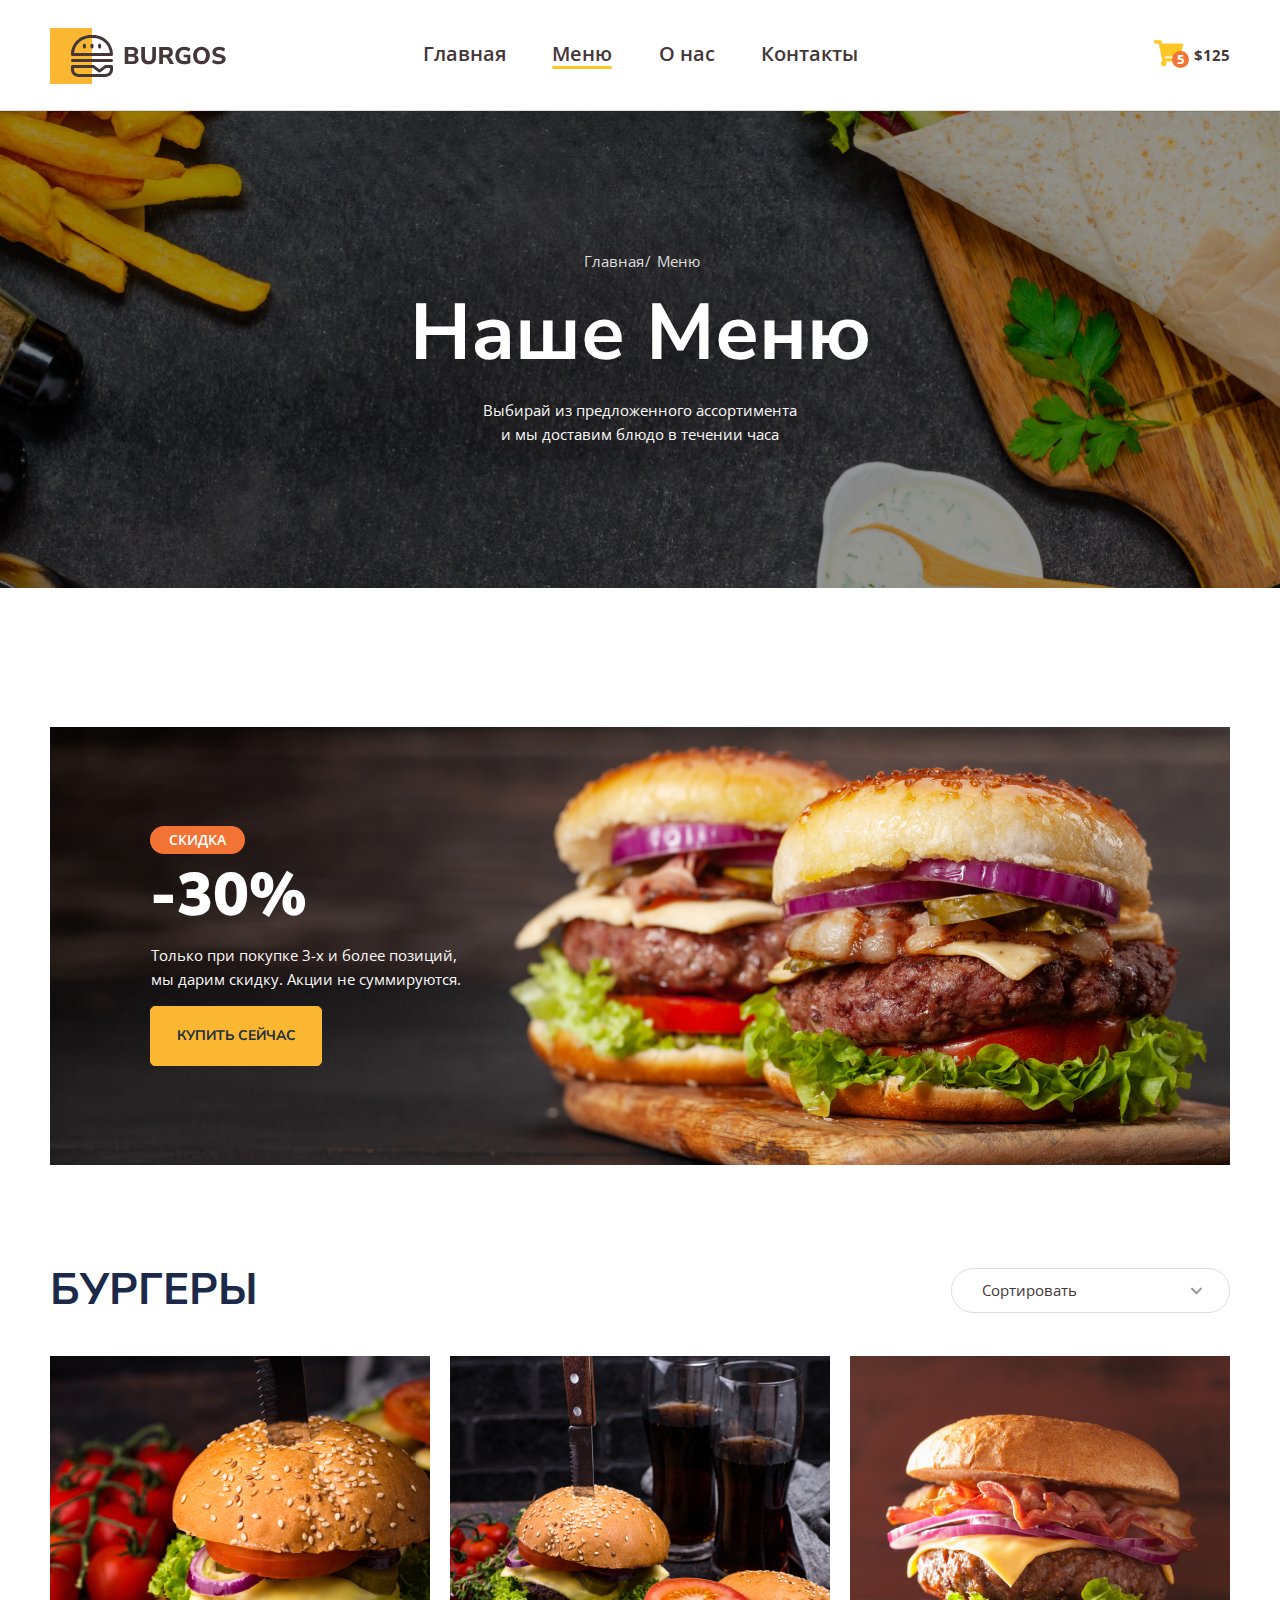
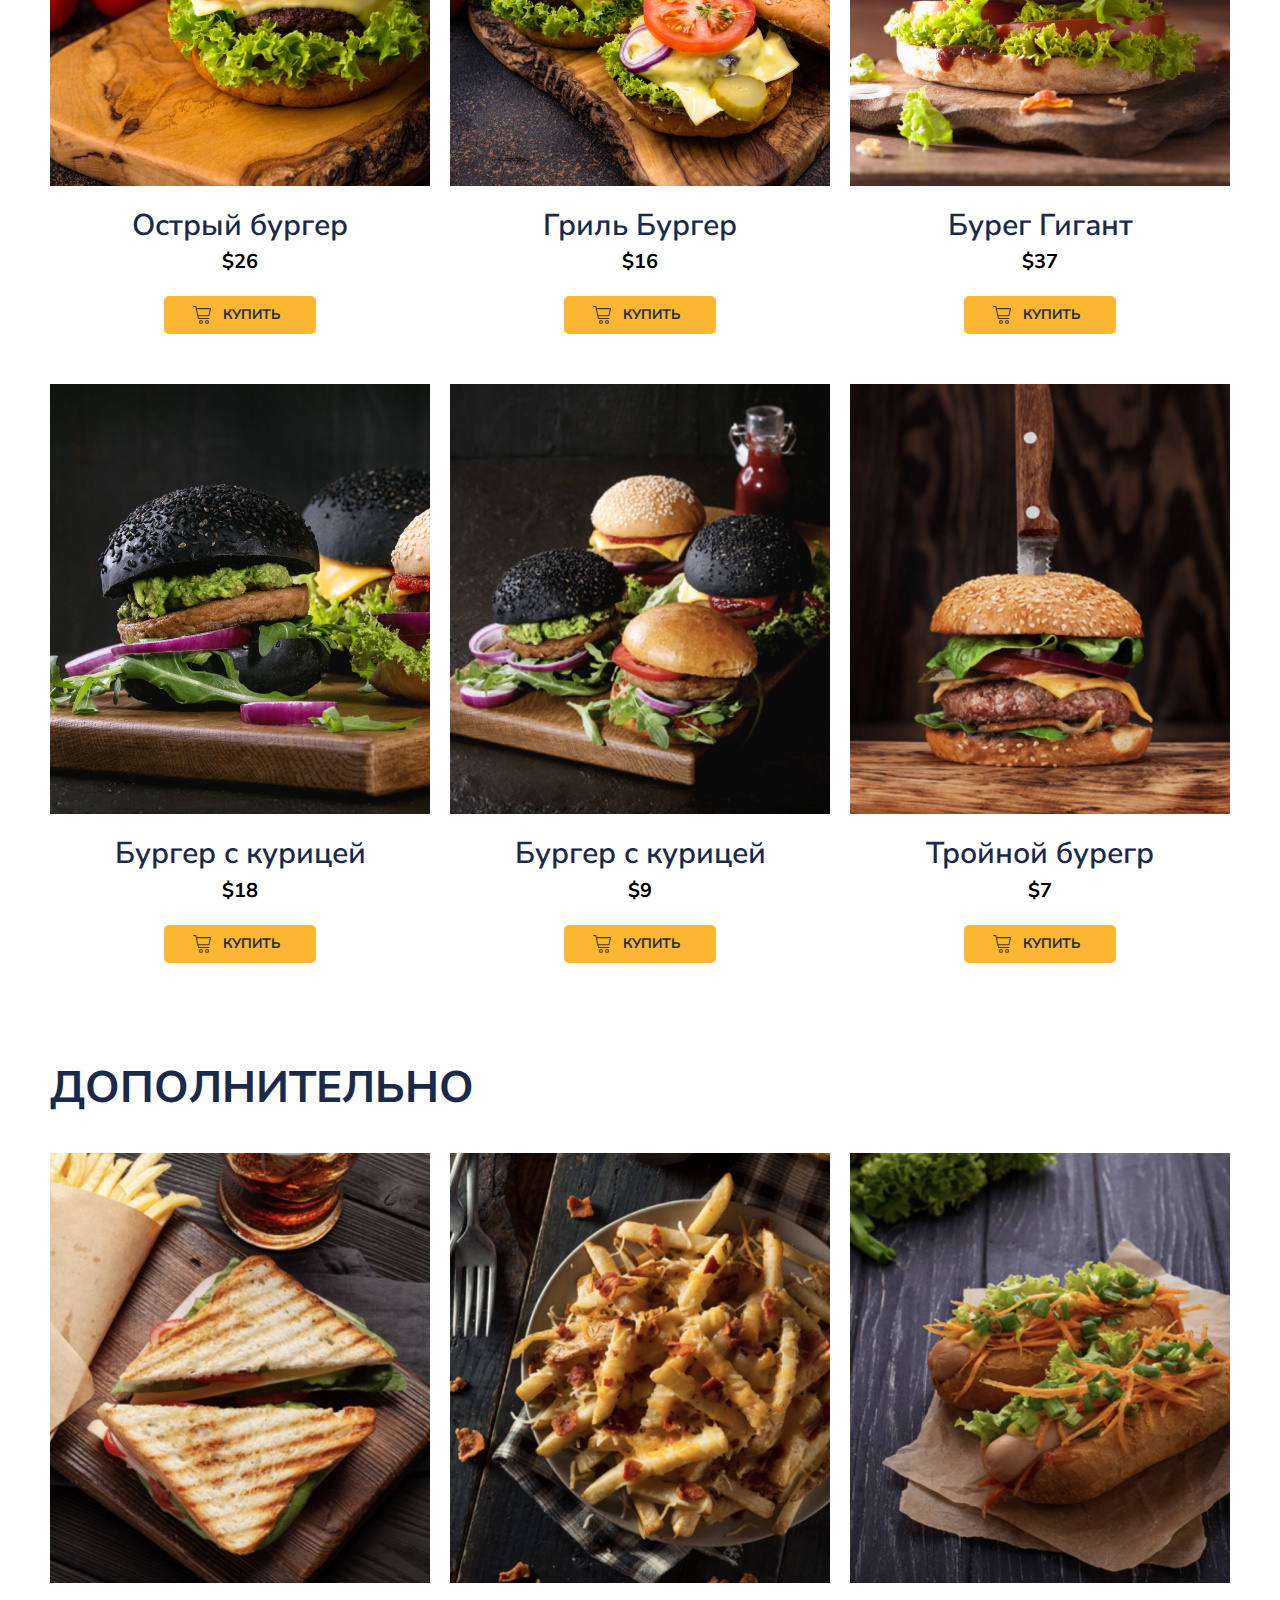
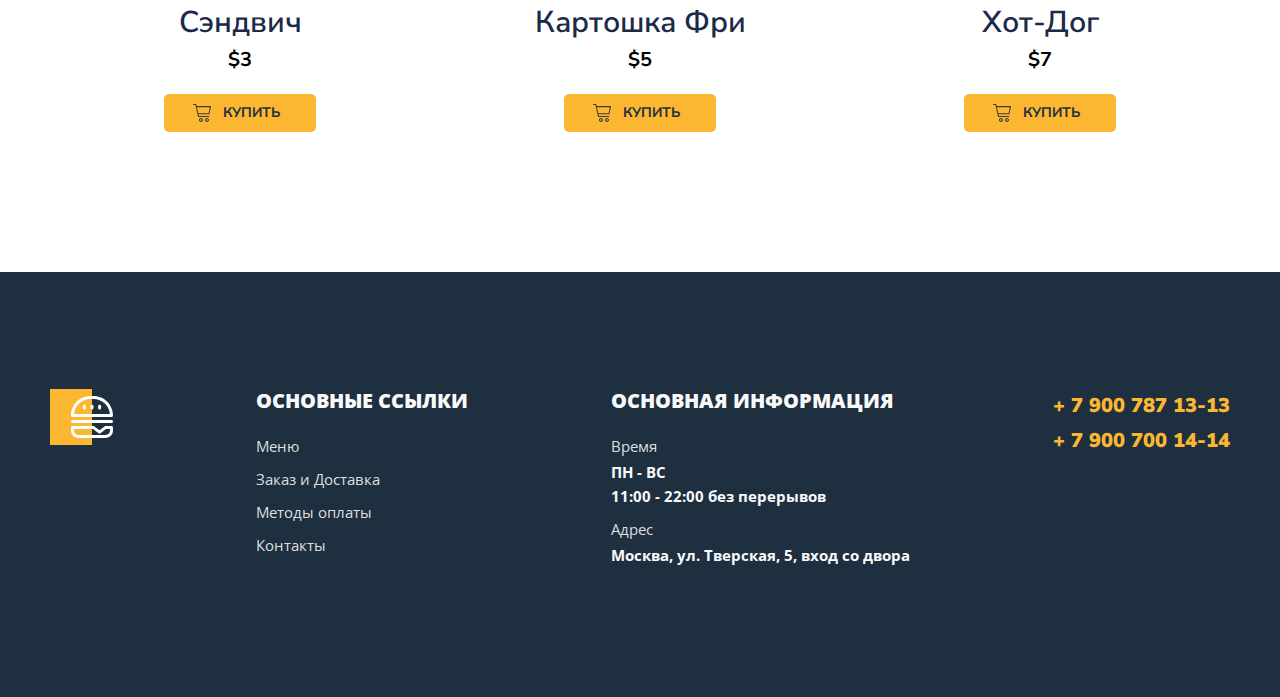
==== menu.html @ 279923fe "Lesson 17 Adding a transition to the top of the page" ====
<!DOCTYPE html>
<html lang="ru">
<head>
    <meta charset="UTF-8">
    <meta name="viewport" content="width=device-width, initial-scale=1.0">
    <title>Burger</title>
    <link rel="preconnect" href="https://fonts.googleapis.com">
    <link rel="preconnect" href="https://fonts.gstatic.com" crossorigin>
    <link href="https://fonts.googleapis.com/css2?family=Lato:wght@700&family=Nunito+Sans:opsz,wght@6..12,600;6..12,700;6..12,800;6..12,900&family=Open+Sans:wght@400;600;700&display=swap" rel="stylesheet">
    <link rel="stylesheet" href="styles/normalize.css">
    <link rel="stylesheet" href="styles/main.css">
</head>
<body>
    <header id="headerTop">
        <div class="container">
            <div class="header">
                <div class="header-item">
                    <a href="index.html" class="header-logo"></a>
                    <nav>
                        <ul class="header-nav">
                            <li><a href="index.html">Главная</a></li>
                            <li><a href="#" class="active">Меню</a></li>
                            <li><a href="#">О нас</a></li>
                            <li><a href="#">Контакты</a></li>
                        </ul>
                    </nav>
                </div>
                <button type="button" class="button">
                    <span class="button-item">
                        <img src="images/shopping-cart.svg" alt="Корзина">
                        <span class="button-count">5</span>
                    </span>
                    <span class="button-text">$125</span>
                </button>
            </div>
        </div>
    </header>
    <div class="bg">
        <div class="container">
            <ul class="breadcrambs">
                <li><a href="index.html">Главная</a></li>
                <li><a href="#">Меню</a></li>
            </ul>
            <h1 class="title">Наше Меню</h1>
            <p class="description">Выбирай из предложенного ассортимента и мы доставим блюдо в течении часа</p>
        </div>
    </div>
    <main>
        <div class="banner">
            <div class="container">
                <div class="banner-box">
                    <h2 class="banner-title">
                        <span>скидка</span>
                        -30%
                    </h2>
                    <p class="banner-text">Только при покупке 3-х и более позиций, мы дарим скидку. Акции не суммируются.</p>
                    <a href="#menuBurger" class="banner-link">купить сейчас</a>
                </div>
            </div>
        </div>
        <section class="menu" id="menuBurger">
            <div class="container">
                <div class="menu-header">
                    <h2 class="menu-title">Бургеры</h2>
                    <select class="menu-select">
                        <option value="">Сортировать</option>
                        <option value="up">По возрастанию</option>
                        <option value="down">По убыванию</option>
                    </select>
                </div>
                <div class="menu-grid">
                    <div class="menu-grid-item">
                        <div class="menu-grid-cover">
                            <img src="images/menu/01.jpg" alt="Острый бургер">
                        </div>
                        <p class="menu-grid-title">Острый бургер</p>
                        <p class="menu-grid-price">$26</p>
                        <button type="button" class="menu-grid-btn">
                            <span class="menu-grid-icon"></span>
                            <span class="menu-grid-text">купить</span>
                        </button>
                    </div>
                    <div class="menu-grid-item">
                         <div class="menu-grid-cover">
                            <img src="images/menu/02.jpg" alt="Гриль Бургер">
                        </div>
                        <p class="menu-grid-title">Гриль Бургер</p>
                        <p class="menu-grid-price">$16</p>
                        <button type="button" class="menu-grid-btn">
                            <span class="menu-grid-icon"></span>
                            <span class="menu-grid-text">купить</span>
                        </button>
                    </div>
                   <div class="menu-grid-item">
                        <div class="menu-grid-cover">
                            <img src="images/menu/03.jpg" alt="Бурег Гигант">
                        </div>
                        <p class="menu-grid-title">Бурег Гигант</p>
                        <p class="menu-grid-price">$37</p>
                        <button type="button" class="menu-grid-btn">
                            <span class="menu-grid-icon"></span>
                            <span class="menu-grid-text">купить</span>
                        </button>
                   </div>
                   <div class="menu-grid-item">
                        <div class="menu-grid-cover">
                            <img src="images/menu/04.jpg" alt="Бургер с курицей">
                        </div>
                        <p class="menu-grid-title">Бургер с курицей</p>
                        <p class="menu-grid-price">$18</p>
                        <button type="button" class="menu-grid-btn">
                            <span class="menu-grid-icon"></span>
                            <span class="menu-grid-text">купить</span>
                        </button>
                   </div>
                   <div class="menu-grid-item">
                        <div class="menu-grid-cover">
                            <img src="images/menu/05.jpg" alt="Бургер с курицей">
                        </div>
                        <p class="menu-grid-title">Бургер с курицей</p>
                        <p class="menu-grid-price">$9</p>
                        <button type="button" class="menu-grid-btn">
                            <span class="menu-grid-icon"></span>
                            <span class="menu-grid-text">купить</span>
                        </button>
                   </div>
                   <div class="menu-grid-item">
                        <div class="menu-grid-cover">
                            <img src="images/menu/06.jpg" alt="Тройной бурегр">
                        </div>
                        <p class="menu-grid-title">Тройной бурегр</p>
                        <p class="menu-grid-price">$7</p>
                        <button type="button" class="menu-grid-btn">
                            <span class="menu-grid-icon"></span>
                            <span class="menu-grid-text">купить</span>
                        </button>
                   </div>
                </div>
                <div class="menu-header">
                    <h2 class="menu-title">Дополнительно</h2>
                </div>
                <div class="menu-grid">
                    <div class="menu-grid-item">
                        <div class="menu-grid-cover">
                            <img src="images/menu/07.jpg" alt="Сэндвич">
                        </div>
                        <p class="menu-grid-title">Сэндвич</p>
                        <p class="menu-grid-price">$3</p>
                        <button type="button" class="menu-grid-btn">
                            <span class="menu-grid-icon"></span>
                            <span class="menu-grid-text">купить</span>
                        </button>
                    </div>
                    <div class="menu-grid-item">
                         <div class="menu-grid-cover">
                            <img src="images/menu/08.jpg" alt="Картошка Фри">
                        </div>
                        <p class="menu-grid-title">Картошка Фри</p>
                        <p class="menu-grid-price">$5</p>
                        <button type="button" class="menu-grid-btn">
                            <span class="menu-grid-icon"></span>
                            <span class="menu-grid-text">купить</span>
                        </button>
                    </div>
                   <div class="menu-grid-item">
                        <div class="menu-grid-cover">
                            <img src="images/menu/09.jpg" alt="Хот-Дог">
                        </div>
                        <p class="menu-grid-title">Хот-Дог</p>
                        <p class="menu-grid-price">$7</p>
                        <button type="button" class="menu-grid-btn">
                            <span class="menu-grid-icon"></span>
                            <span class="menu-grid-text">купить</span>
                        </button>
                   </div>
                </div>
            </div>
        </section>
    </main>
    <footer class="footer">
        <div class="container">
            <div class="footer-box">
                <div class="footer-item">
                    <img class="footer-logo" src="images/footer-logo.svg" alt="Logo">
                </div>
                <div class="footer-item">
                    <h2 class="footer-title">основные ссылки</h2>
                    <ul class="footer-list">
                        <li class="footer-item">
                            <a class="footer-link" href="menu.html">Меню</a></li>
                        <li class="footer-item">
                            <a class="footer-link" href="#">Заказ и Доставка</a></li>
                        <li class="footer-item">
                            <a class="footer-link" href="#">Методы оплаты</a></li>
                        <li class="footer-item">
                            <a class="footer-link" href="#">Контакты</a></li>
                    </ul>
                </div>
                <div class="footer-item">
                    <h2 class="footer-title">основная информация</h2>
                    <ul class="footer-list">
                        <li class="footer-item">
                            <span>Время</span>
                            ПН - ВС <br>
                            11:00 - 22:00 без перерывов
                        </li>
                        <li class="footer-item">
                            <span>Адрес</span>
                            Москва, ул. Тверская, 5, вход со двора
                        </li>
                    </ul>
                </div>
                <div class="footer-tel">
                    <ul class="footer-list footer-list-tel">
                        <li class="footer-tel-item">
                            <a class="footer-tel-link" href="tel:+79007871313">+ 7 900 787 13-13</a></li>
                        <li class="footer-tel-item">
                            <a class="footer-tel-link" href="tel:+79007001414">+ 7 900 700 14-14</a></li>
                    </ul>
                </div>
            </div>
        </div>
    </footer>
    <a href="#headerTop" class="button-up hidden" id="btnUp">Наверх</a>
    <script>
        // Smooth Scroll
      
       const links = document.querySelectorAll(".banner-link");

       for (const link of links) {
        link.addEventListener("click", clickHandler);
       }

       function clickHandler(e) {
        e.preventDefault();
        const href = this.getAttribute("href");

        document.querySelector(href).scrollIntoView({
            behavior: "smooth"
       });
       }

// Button Up

       window.onscroll = function(){scrollFunction()};

       const upbuttons = document.querySelectorAll(".button-up");

       for (const upbutton of upbuttons) {
           upbutton.addEventListener("click", clickHandler);
       } 

       function clickHandler(e) {
        e.preventDefault();
        const href = this.getAttribute("href");

        document.querySelector(href).scrollIntoView({
               behavior: "smooth"
            });
       }

       function scrollFunction(){
           if ( document.body.scrollTop > 1000 || document.documentElement.scrollTop > 1000){
               document.getElementById('btnUp').className = 'button-up visible';
           } else {
               document.getElementById('btnUp').className = 'button-up hidden';
           }
       }


    </script>
</body>
</html>
---- styles/main.css ----
body {
/*    font-family: 'Lato', sans-serif;  */
    font-family: 'Nunito Sans', sans-serif;   
}
header {
    border-bottom: 1px solid #DEDEDE;
}
.container {
    max-width: 1180px;
    margin: 0 auto;
    padding-left: 15px;
    padding-right: 15px;
}
.header {
    font-family: 'Open Sans', sans-serif;
    display: flex;
    justify-content: space-between;
    align-items: center;
    padding-top: 26px;
    padding-bottom: 25px;
}
.header-item {
    display: flex;
    flex-basis: 68.5%;
    justify-content: space-between;
    align-items: center;
}
.header-logo {
    background-image: url(../images/logo.svg);
    display: block;
    width: 176px;
    height: 56px;
    background-repeat: no-repeat;
    background-size: cover;
}
.header-nav {
    list-style-type: none;
    display: flex;
    gap: 46.6px;
    padding-left: 0;
    margin-left: -98px;
}
.header-nav a {
    font-size: 20px;
    font-weight: 600;
    line-height: 120%;
    color: #443737;
    text-decoration: none;
    transition: 0.3s;
    -webkit-transition: 0.3s;
    -moz-transition: 0.3s;
    -ms-transition: 0.3s;
    -o-transition: 0.3s;
}
.header-nav a:hover {
   color: #FFC725; 
}
.header-nav a::after {
    content: "";
    width: 100%;
    height: 3px;
    border-radius: 1.5px;
    -webkit-border-radius: 1.5px;
    -moz-border-radius: 1.5px;
    -ms-border-radius: 1.5px;
    -o-border-radius: 1.5px;
    background-color: transparent;
    display: block;
}
.header-nav a.active::after {
    background: #FFC725;
}
.button {
    display: flex;
    align-items: center;
    border: none;
    background-color: transparent;
    padding: 0;
    gap: 9.78px;
    cursor: pointer;
}
.button-text {
    font-size: 15px;
    font-weight: 700;
    color: #443737;
}
.button-item {
    position: relative;
}
.button-count {
    display: block;
    position: absolute;
    width: 17px;
    height: 17px;
    right: -5px;
    bottom: 3px;
    border-radius:100%;
    background-color: #F37335;
    font-size: 13px;
    line-height: 1.3;
    font-weight: 700;
    text-align: center;
    color: #FFFFFF;
    -webkit-border-radius:100%;
    -moz-border-radius:100%;
    -ms-border-radius:100%;
    -o-border-radius:100%;
}
.bg {
    text-align: center;
    color: #FFF;
    padding: 142px;
    margin-bottom: 139px;
    background-image: url(../images/bg.jpg);
    background-size: cover;
    background-position: center center;
}
.breadcrambs {
    padding-left: 4px;
    margin-top: 0;
    list-style-type: none;
    display: flex;
    justify-content: center;
    gap: 7px;
}
.breadcrambs a {
    font-family: 'Open Sans', sans-serif;
    font-size: 15px;
    font-weight: 400;
    color: #DEDEDE;
    text-decoration: none;
    transition: 0.3s;
    -webkit-transition: 0.3s;
    -moz-transition: 0.3s;
    -ms-transition: 0.3s;
    -o-transition: 0.3s;
}
.breadcrambs a:hover {
    color: #FFC725;
}
.breadcrambs a::before {
    content: "/";
    position: relative;
    left: -6px;
    pointer-events: none;
}
.breadcrambs a:hover::before {
    color: #DEDEDE;
}
.breadcrambs li:first-child a::before {
    display: none;
}
.title {
    font-size: 79px;
    font-weight: 700;
    margin-top: 17px;
    margin-bottom: 19px;
}
.description {
    width: 320px;
    font-family: 'Open Sans', sans-serif;
    font-size: 15px;
    font-weight: 400;
    line-height: 160%;
    color: #FAF9F9;
    margin: 0 auto;
}

/* BANNER  */
.banner-box {
    background-image: url(../images/banner.jpg);
    background-repeat: no-repeat;
    background-size: cover;
    background-position: center center;
    padding: 99px 100px;
}
.banner-title {
    font-size: 60px;
    font-weight: 900;
    line-height: 82px;
    text-transform: uppercase;
    color: #FFFFFF;
    margin: 0;
}
.banner-title span {
    display: flex;
    justify-content: center;
    align-items: center;
    width: 95px;
    height: 28px;
    border-radius: 14px;
    -webkit-border-radius: 14px;
    -moz-border-radius: 14px;
    -ms-border-radius: 14px;
    -o-border-radius: 14px;
    background-color: #F37335;
    box-sizing: border-box;
    font-family: 'Open Sans', sans-serif;
    font-size: 14px;
    font-weight: 600;
    line-height: 18px;
}
.banner-text {
    width: 325px;
    margin-top: 7px;
    margin-left: 1px;
    font-family: 'Open Sans', sans-serif;
    font-size: 15px;
    font-weight: 400;
    line-height: 24px;
    color: #faf9f9;
}
.banner-link {
    display: flex;
    justify-content: center;
    align-items: center;
    width: 170px;
    height: 58px;
    border: 1px solid #FBB731;
    border-radius: 5px;
    -webkit-border-radius: 5px;
    -moz-border-radius: 5px;
    -ms-border-radius: 5px;
    -o-border-radius: 5px;
    background-color: #FBB731;
    font-size: 14px;
    font-weight: 700;
    text-transform: uppercase;
    text-decoration: none;
    color: #1E2F40;
    transition: 0.3s;
    -webkit-transition: 0.3s;
    -moz-transition: 0.3s;
    -ms-transition: 0.3s;
    -o-transition: 0.3s;
}
.banner-link:hover {
    background-color: transparent;
    color: #FBB731;
}

/* MENU  */
.menu {
    margin-top: 80px;
    margin-bottom: 72px;
    padding-top: 20px;
}
.menu-header {
    display: flex;
    justify-content: space-between;
    align-items: center;
    padding-bottom: 40px;
}
.menu-title {
    font-size: 44px;
    font-weight: 700;
    margin: 0;
    text-transform: uppercase;
    color: #1B2A49;
}
.menu-select {
    flex-basis: 279px;
    border-radius: 22px;
    padding: 13px 30px;
    border: 1px solid #DEDEDE;
    background: #FFF;
    font-family: 'Open Sans', sans-serif;
    font-size: 15px;
    font-weight: 400;
    color: #443737;
    appearance: none;
    background-image: url(../images/arrow.svg);
    background-repeat: no-repeat;
    background-size: 12.788px 7.749px;
    background-position: 90% center;
}
.menu-grid {
    display: grid;
    grid-template-columns: repeat(3, 1fr);
    gap: 50px 20px;
    margin-bottom: 100px;
}
.menu-grid-item {
    text-align: center;
}
.menu-grid-cover {
    width: 100%;
    height: 430px;
    position: relative;
    overflow: hidden;
}
.menu-grid-cover img {
    width: 100%;
    height: 430px;
    position: absolute;
    left: 50%;
    top: 50%;
    transform: translate(-50%, -50%);
    -webkit-transform: translate(-50%, -50%);
    -moz-transform: translate(-50%, -50%);
    -ms-transform: translate(-50%, -50%);
    -o-transform: translate(-50%, -50%);
    object-fit: cover;
}
.menu-grid-title {
    font-size: 30px;
    font-weight: 600;
    color: #1B2A49;
    margin-top: 23px;
    margin-bottom: -15px;
}
.menu-grid-price {
    font-size: 20px;
    font-weight: 700;
    line-height: 140%;
}
.menu-grid-btn {
    width: 152px;
    height: 38px;
    margin: 0 auto;
    padding-left: 29px;
    border-radius: 5px;
    border: none;
    background-color: #FBB731;
    display: flex;
    align-items: center;
    gap: 5px;
    -webkit-border-radius: 5px;
    -moz-border-radius: 5px;
    -ms-border-radius: 5px;
    -o-border-radius: 5px;
    transition: 0.3s;
    -webkit-transition: 0.3s;
    -moz-transition: 0.3s;
    -ms-transition: 0.3s;
    -o-transition: 0.3s;
}
.menu-grid-btn:hover {
    background-color: #F37335 ;
    cursor: pointer;
}
.menu-grid-icon {
    width: 18px;
    height: 18px;
    background-image: url(../images/cart-menu.svg);
    background-repeat: no-repeat;
}
.menu-grid-text {
    width: 70px;
    font-size: 14px;
    font-weight: 700;
    line-height: 18px;
    text-transform: uppercase;
    text-align: center;
    color: #1E2F40;
}

/* FOOTER  */
.footer {
    background: #1E2F40;
    color: #fff;
    padding-top: 117px;
    padding-bottom: 106px;
    margin-top: 140px;
}
.footer-box {
    display: flex;
    justify-content: space-between;
}
.footer-logo {
    width: 63px;
    height: 56px;
}
.footer-item {
    flex: 0 0 auto;
}
.footer-title {
    font-size: 20px;
    font-weight: 800;
    text-transform: uppercase;
    margin-bottom: 21px;
    margin-top: 0;
}
.footer-list {
    padding-left: 0;
    list-style-type: none;
}
.footer-item {
    margin-bottom: 9px;
     font-family: 'Open Sans', sans-serif;
    font-size: 15px;
    color: #FAF9F9;
    font-weight: 700;
    line-height: 24px;
}
.footer-link {
    color: #DEDEDE;
    text-decoration: none;
    font-weight: 400;
    transition: 0.3s;
    -webkit-transition: 0.3s;
    -moz-transition: 0.3s;
    -ms-transition: 0.3s;
    -o-transition: 0.3s;
}
.footer-link:hover {
    color: #FBB731;
}
.footer-item span {
    color: #DEDEDE;
    display: block;
    font-weight: 400;
    margin-bottom: 2px;
}
.footer-list-tel {
    margin-top: 5px;
}
.footer-tel-item {
    margin-bottom: 12px;
}
.footer-tel-link {
    font-size: 20px;
    font-weight: 900;
    color: #FBB731;
    text-decoration: none;
    transition: 0.3s;
    -webkit-transition: 0.3s;
    -moz-transition: 0.3s;
    -ms-transition: 0.3s;
    -o-transition: 0.3s;
}
.footer-tel-link:hover {
    color: #DEDEDE;
}
.button-up {
    font-size: 14px;
    font-weight: 700;
    line-height: 18px;
    text-transform: uppercase;
    text-decoration: none;
    color: #1E2F40;
    padding: 5px 20px;
    border-radius: 5px;
    border: none;
    background-color: #FBB731;
    position: fixed;
    bottom: 20px;
    right: 20px;
    transition: 1s;
    -webkit-transition: 1s;
    -moz-transition: 1s;
    -ms-transition: 1s;
    -o-transition: 1s;
}
.button-up:hover {
    background-color: #F37335 ;
}
.button-up.hidden {
    opacity: 0;
}
.button-up.visible {
    opacity: 1;
}

/* Style INDEX  */
.main {
    background: linear-gradient(180deg, #0C4C7B -100%, #1E2F40 100%);
}
.wrapper {
    max-width: 1180px;
    margin: 0 auto;
    display: flex;
    justify-content: space-between;
}
.content {
    color: #FAF9F9;
    flex: 0 0 580px;
    padding-top: 157px;
    padding-bottom: 170px;
}
.content-title {
    font-size: 120px;
    font-weight: 800;
    text-transform: uppercase;
    line-height: 140px;
    margin-top: 0;
    margin-bottom: 0;
}
.content-title span {
    color: #FBB731;
    font-size: 30px;
    font-weight: 700;
    line-height: 38px;
    display: block;
    margin-bottom: 14px;
}
.content-text {
    font-family: 'Open Sans', sans-serif;
    font-size: 19px;
    line-height: 1.4;
    margin-bottom: 50px;
    margin-top: 32px;
    padding-right: 35px;
}
.content-link,
.promo a {
    color: #1E2F40;
    background-color: #FBB731;
    border-radius: 5px;
    text-decoration: none;
    padding: 20px 47px;
    display: inline-block;
    text-transform: uppercase;
    font-size: 14px;
    font-weight: 700;
}
.visual {
    flex-grow: 1;
    display: flex;
    justify-content: flex-end;
    position: relative;
}
.visual-bg {
    width: 432px;
    height: 100%;
    background: linear-gradient(2.42deg, #F37335 -19.6%, #FBB731 100.79%, #FDC830 100.79%);
}
.main img {
    width: 829px;
    position: absolute;
    right: -172px;
    top: -13px;
}
.promo {
    padding-top: 186px;
    padding-bottom: 46px;
}
.promo-left,
.promo-right {
    flex: 0 0 49%;
    color: #fff;
    box-sizing: border-box;
    background-repeat: no-repeat;
    background-size: cover;
    background-position: center;
}
.promo-left {
    background-image: url(../images/promo-left.png);
    padding: 116px 40px;
}
.promo-right {
    background-image: url(../images/promo-right.png);
    padding: 102px 40px;
}
.sale {
    font-size: 14px;
    font-weight: 900;
    background: #F37335;
    padding: 5px 19px;
    border-radius: 14px;
    display: inline-block;
    text-transform: uppercase;
    margin-bottom: 3px;
    margin-top: 0;
}
.cost {
    font-size: 60px;
    font-weight: 900;
    margin-bottom: 8px;
    margin-top: 0;
}
.promo-description {
    font-family: 'Open Sans', sans-serif;
    color: #FAF9F9;
    font-size: 15px;
    line-height: 24px;
    margin-bottom: 0;
}
.promo-left .promo-description {
    max-width: 392px;
}
.promo-right .promo-description {
    max-width: 300px;
    margin-bottom: 20px;
}
.free {
    font-size: 44px;
    font-weight: 700;
    margin-bottom: 10px;
    margin-top: 0;
}
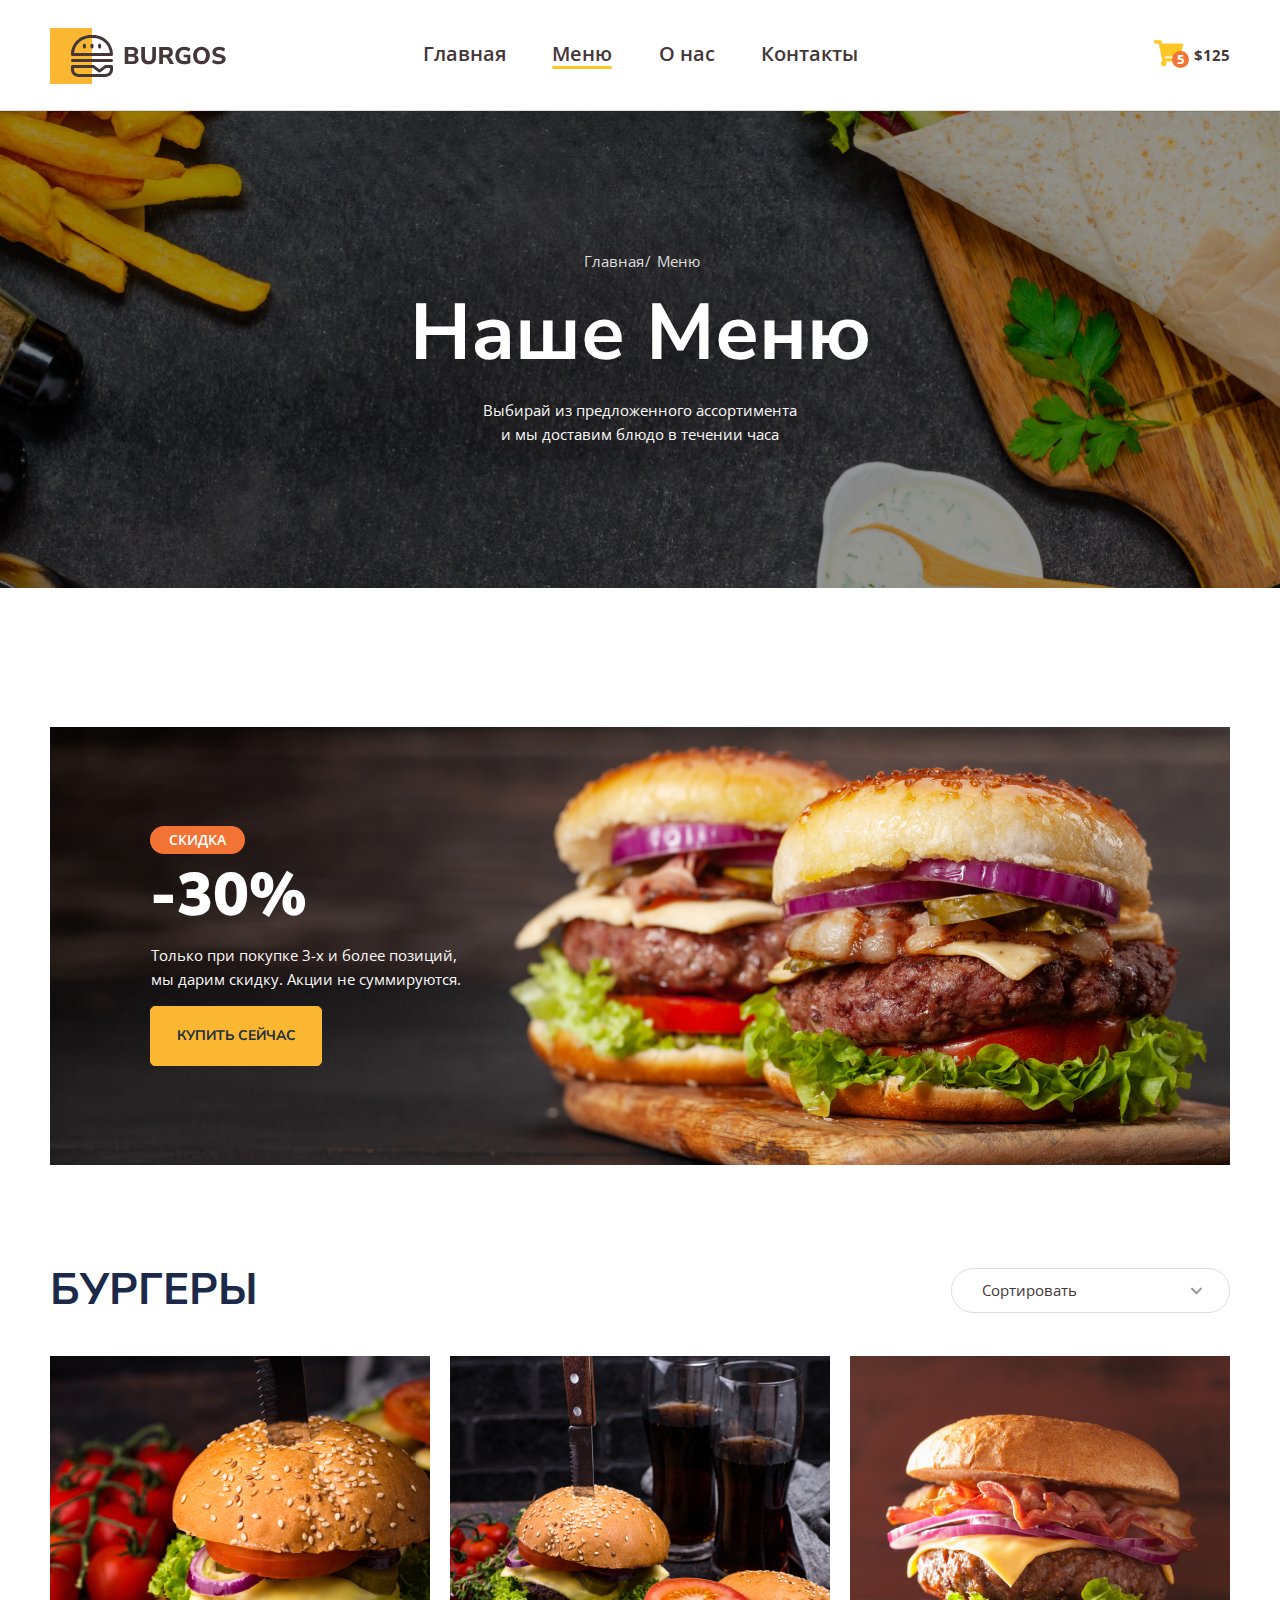
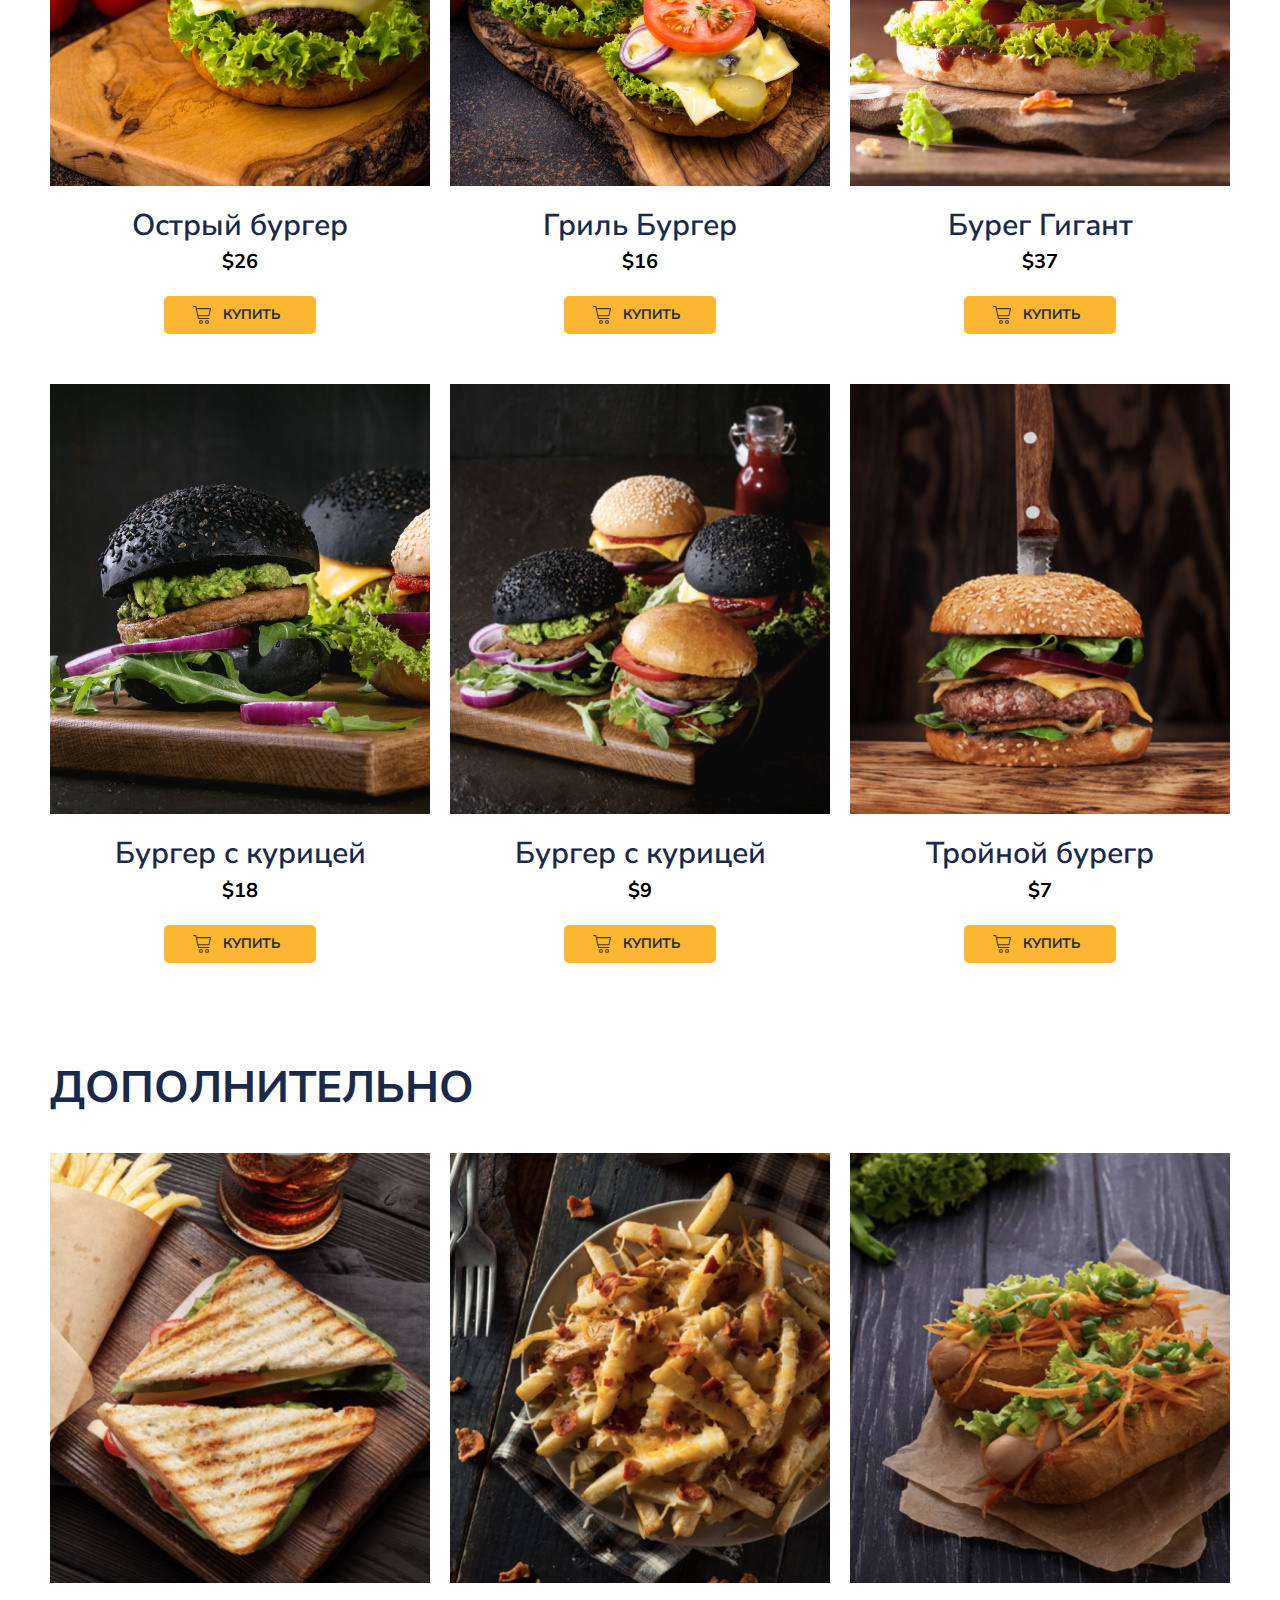
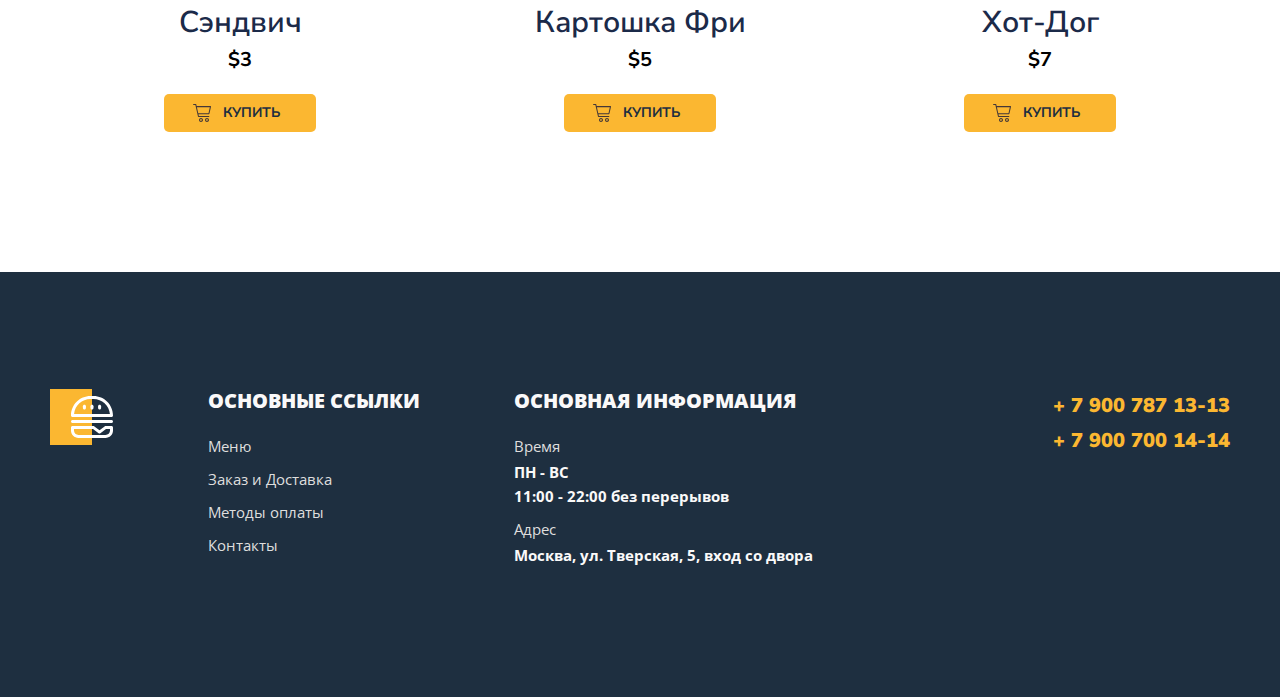
==== commit 020e0a5b: "Lesson 18 Adapting screens for tablets yourself" ====
--- a/menu.html
+++ b/menu.html
@@ -136,44 +136,47 @@
                         </button>
                    </div>
                 </div>
-                <div class="menu-header">
-                    <h2 class="menu-title">Дополнительно</h2>
-                </div>
-                <div class="menu-grid">
+                <div class="menu-other">
+                    <div class="menu-header">
+                        <h2 class="menu-title">Дополнительно</h2>
+                    </div>
+                    <div class="menu-grid">
+                        <div class="menu-grid-item">
+                            <div class="menu-grid-cover">
+                                <img src="images/menu/07.jpg" alt="Сэндвич">
+                            </div>
+                            <p class="menu-grid-title">Сэндвич</p>
+                            <p class="menu-grid-price">$3</p>
+                            <button type="button" class="menu-grid-btn">
+                                <span class="menu-grid-icon"></span>
+                                <span class="menu-grid-text">купить</span>
+                            </button>
+                        </div>
+                        <div class="menu-grid-item">
+                            <div class="menu-grid-cover">
+                                <img src="images/menu/08.jpg" alt="Картошка Фри">
+                            </div>
+                            <p class="menu-grid-title">Картошка Фри</p>
+                            <p class="menu-grid-price">$5</p>
+                            <button type="button" class="menu-grid-btn">
+                                <span class="menu-grid-icon"></span>
+                                <span class="menu-grid-text">купить</span>
+                            </button>
+                        </div>
                     <div class="menu-grid-item">
-                        <div class="menu-grid-cover">
-                            <img src="images/menu/07.jpg" alt="Сэндвич">
-                        </div>
-                        <p class="menu-grid-title">Сэндвич</p>
-                        <p class="menu-grid-price">$3</p>
-                        <button type="button" class="menu-grid-btn">
-                            <span class="menu-grid-icon"></span>
-                            <span class="menu-grid-text">купить</span>
-                        </button>
-                    </div>
-                    <div class="menu-grid-item">
-                         <div class="menu-grid-cover">
-                            <img src="images/menu/08.jpg" alt="Картошка Фри">
-                        </div>
-                        <p class="menu-grid-title">Картошка Фри</p>
-                        <p class="menu-grid-price">$5</p>
-                        <button type="button" class="menu-grid-btn">
-                            <span class="menu-grid-icon"></span>
-                            <span class="menu-grid-text">купить</span>
-                        </button>
-                    </div>
-                   <div class="menu-grid-item">
-                        <div class="menu-grid-cover">
-                            <img src="images/menu/09.jpg" alt="Хот-Дог">
-                        </div>
-                        <p class="menu-grid-title">Хот-Дог</p>
-                        <p class="menu-grid-price">$7</p>
-                        <button type="button" class="menu-grid-btn">
-                            <span class="menu-grid-icon"></span>
-                            <span class="menu-grid-text">купить</span>
-                        </button>
-                   </div>
-                </div>
+                            <div class="menu-grid-cover">
+                                <img src="images/menu/09.jpg" alt="Хот-Дог">
+                            </div>
+                            <p class="menu-grid-title">Хот-Дог</p>
+                            <p class="menu-grid-price">$7</p>
+                            <button type="button" class="menu-grid-btn">
+                                <span class="menu-grid-icon"></span>
+                                <span class="menu-grid-text">купить</span>
+                            </button>
+                    </div>
+                    </div>
+                </div>
+                
             </div>
         </section>
     </main>
--- a/styles/main.css
+++ b/styles/main.css
@@ -109,7 +109,7 @@
 .bg {
     text-align: center;
     color: #FFF;
-    padding: 142px;
+    padding: 142px 0;
     margin-bottom: 139px;
     background-image: url(../images/bg.jpg);
     background-size: cover;
@@ -171,7 +171,7 @@
     background-image: url(../images/banner.jpg);
     background-repeat: no-repeat;
     background-size: cover;
-    background-position: center center;
+    background-position: 0 center;
     padding: 99px 100px;
 }
 .banner-title {
@@ -366,6 +366,7 @@
 .footer-box {
     display: flex;
     justify-content: space-between;
+    flex-wrap: wrap;
 }
 .footer-logo {
     width: 63px;
@@ -414,6 +415,7 @@
 }
 .footer-list-tel {
     margin-top: 5px;
+    margin-left: 145px;
 }
 .footer-tel-item {
     margin-bottom: 12px;
@@ -589,3 +591,63 @@
     margin-bottom: 10px;
     margin-top: 0;
 }
+
+/* Responsive  */
+
+@media (max-width: 1000px) {
+    .container {
+        max-width: 738px;
+    }
+    .header-logo {
+        width: 150px;
+        height: 48px;
+        background-size: contain;
+    }
+    .header-item {
+        flex-basis: 75.5%;
+    }
+    .header-nav {
+        gap: 22px;
+    }
+    .bg {
+        margin-bottom: 72px;
+    }
+    .banner-box {
+       background-position: -80px center;
+        padding: 99px 40px;
+    }
+    .menu {
+        margin-top: 60px;
+    }
+    .menu-grid:nth-child(2) {
+        width: auto;
+       grid-template-columns: repeat(2, 1fr);
+        gap: 50px 15px;
+        margin-bottom: 90px;
+    }
+    .menu-other {
+        width: 100%;
+        display: block;
+        overflow-x: hidden;
+    }
+    .menu-other .menu-grid {
+        grid-template-columns: repeat(3, 1fr);
+        width: 860px;
+        margin-bottom: 0;
+    }
+    .menu-other .menu-grid-cover {
+        height: 320px;
+    }
+    .menu-other .menu-grid-cover img {
+        height: 320px;
+        top: 50%;
+        object-fit: contain;
+    }
+    .footer {
+        padding-top: 62px;
+    }
+    .footer-list-tel {
+        margin-top: -13px;
+        margin-left: 141px;
+    }
+}
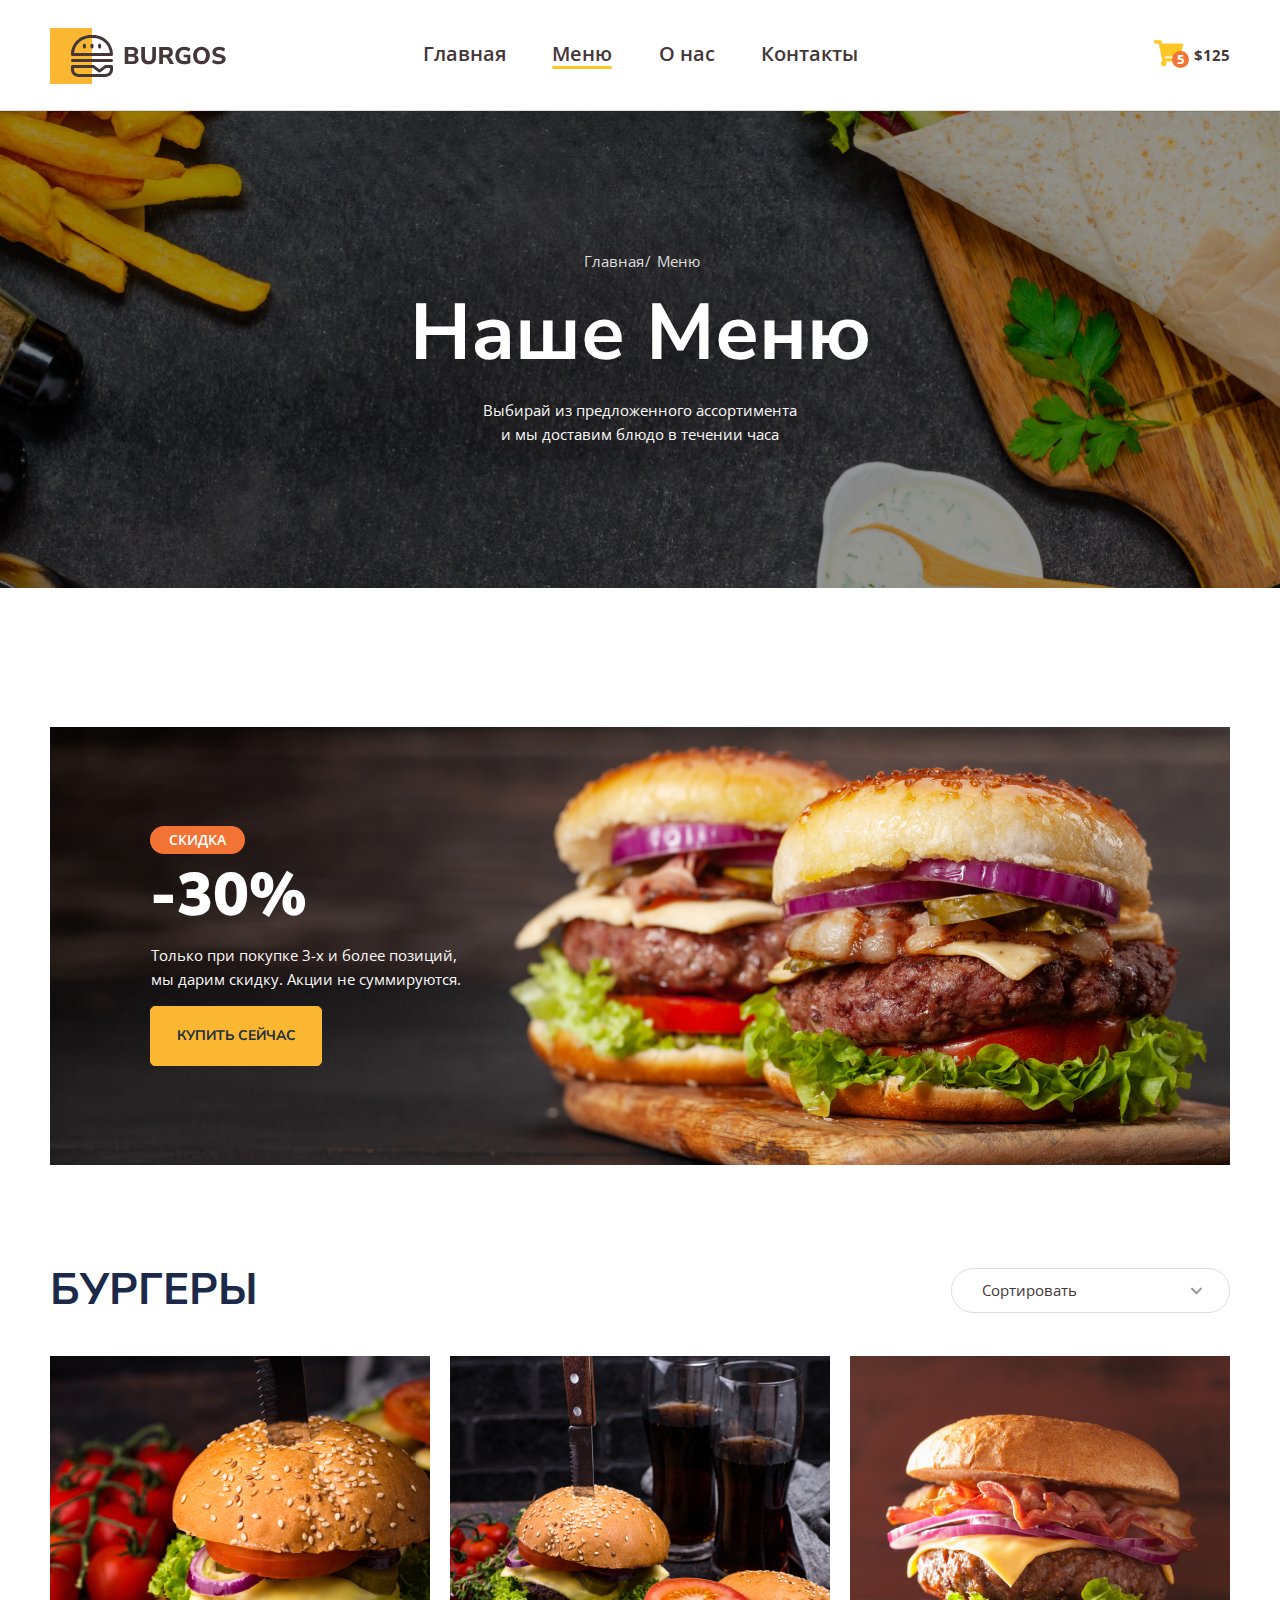
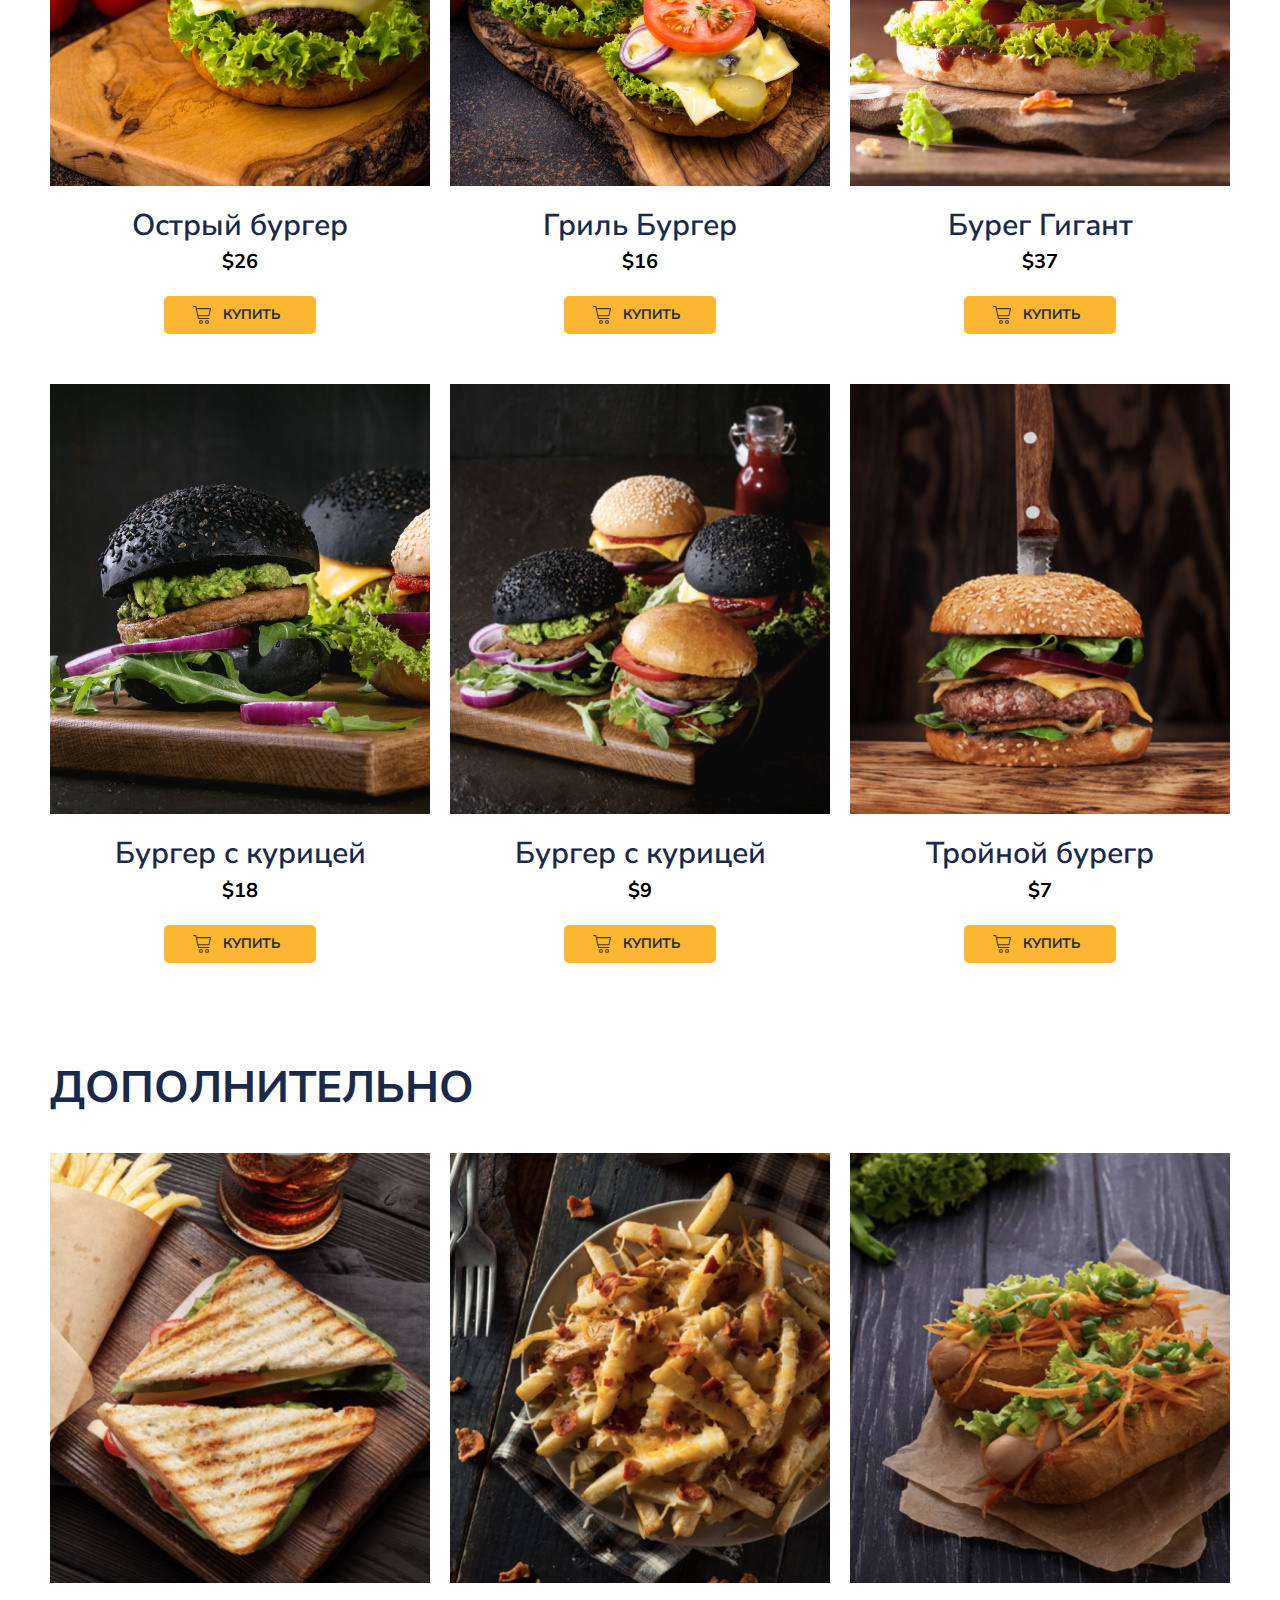
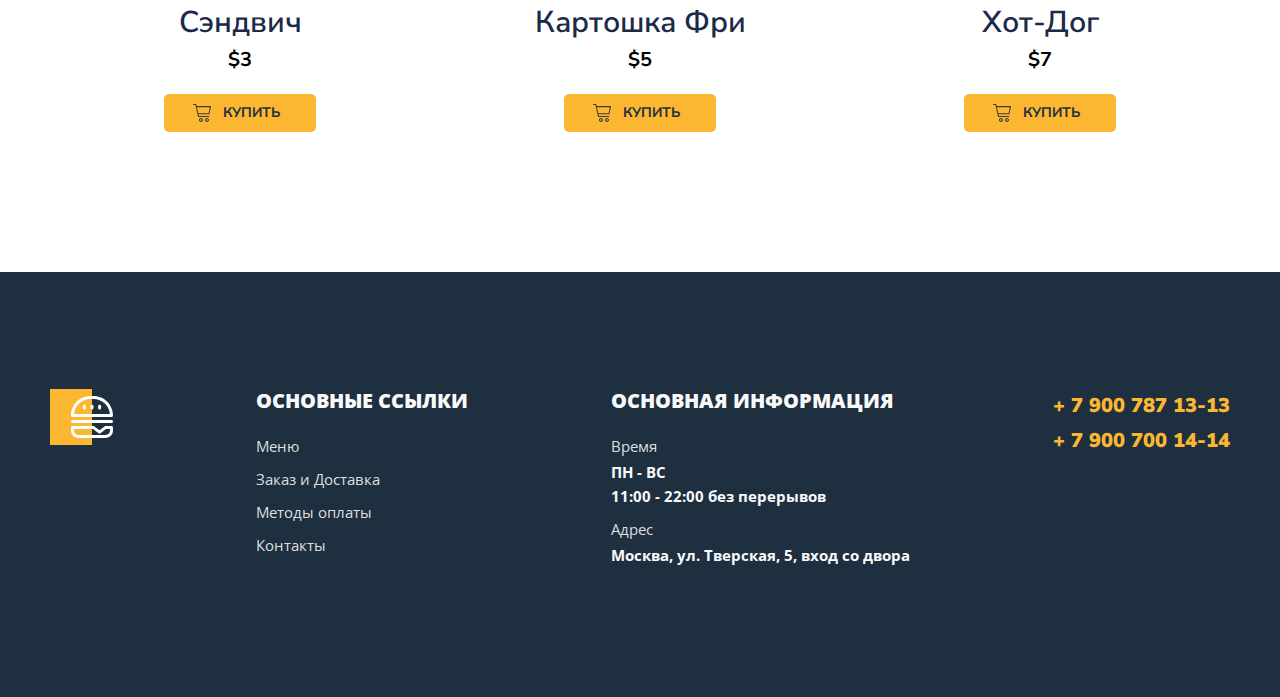
==== commit ba855aae: "Revert "Lesson 18 Adapting screens for tablets yourself"" ====
--- a/menu.html
+++ b/menu.html
@@ -136,33 +136,32 @@
                         </button>
                    </div>
                 </div>
-                <div class="menu-other">
-                    <div class="menu-header">
-                        <h2 class="menu-title">Дополнительно</h2>
-                    </div>
-                    <div class="menu-grid">
-                        <div class="menu-grid-item">
-                            <div class="menu-grid-cover">
-                                <img src="images/menu/07.jpg" alt="Сэндвич">
-                            </div>
-                            <p class="menu-grid-title">Сэндвич</p>
-                            <p class="menu-grid-price">$3</p>
-                            <button type="button" class="menu-grid-btn">
-                                <span class="menu-grid-icon"></span>
-                                <span class="menu-grid-text">купить</span>
-                            </button>
-                        </div>
-                        <div class="menu-grid-item">
-                            <div class="menu-grid-cover">
-                                <img src="images/menu/08.jpg" alt="Картошка Фри">
-                            </div>
-                            <p class="menu-grid-title">Картошка Фри</p>
-                            <p class="menu-grid-price">$5</p>
-                            <button type="button" class="menu-grid-btn">
-                                <span class="menu-grid-icon"></span>
-                                <span class="menu-grid-text">купить</span>
-                            </button>
-                        </div>
+                <div class="menu-header">
+                    <h2 class="menu-title">Дополнительно</h2>
+                </div>
+                <div class="menu-grid">
+                    <div class="menu-grid-item">
+                        <div class="menu-grid-cover">
+                            <img src="images/menu/07.jpg" alt="Сэндвич">
+                        </div>
+                        <p class="menu-grid-title">Сэндвич</p>
+                        <p class="menu-grid-price">$3</p>
+                        <button type="button" class="menu-grid-btn">
+                            <span class="menu-grid-icon"></span>
+                            <span class="menu-grid-text">купить</span>
+                        </button>
+                    </div>
+                    <div class="menu-grid-item">
+                        <div class="menu-grid-cover">
+                            <img src="images/menu/08.jpg" alt="Картошка Фри">
+                        </div>
+                        <p class="menu-grid-title">Картошка Фри</p>
+                        <p class="menu-grid-price">$5</p>
+                        <button type="button" class="menu-grid-btn">
+                            <span class="menu-grid-icon"></span>
+                            <span class="menu-grid-text">купить</span>
+                        </button>
+                    </div>
                     <div class="menu-grid-item">
                             <div class="menu-grid-cover">
                                 <img src="images/menu/09.jpg" alt="Хот-Дог">
@@ -174,9 +173,7 @@
                                 <span class="menu-grid-text">купить</span>
                             </button>
                     </div>
-                    </div>
-                </div>
-                
+                </div>
             </div>
         </section>
     </main>
--- a/styles/main.css
+++ b/styles/main.css
@@ -109,7 +109,7 @@
 .bg {
     text-align: center;
     color: #FFF;
-    padding: 142px 0;
+    padding: 142px;
     margin-bottom: 139px;
     background-image: url(../images/bg.jpg);
     background-size: cover;
@@ -366,7 +366,6 @@
 .footer-box {
     display: flex;
     justify-content: space-between;
-    flex-wrap: wrap;
 }
 .footer-logo {
     width: 63px;
@@ -415,7 +414,6 @@
 }
 .footer-list-tel {
     margin-top: 5px;
-    margin-left: 145px;
 }
 .footer-tel-item {
     margin-bottom: 12px;
@@ -604,7 +602,7 @@
         background-size: contain;
     }
     .header-item {
-        flex-basis: 75.5%;
+        flex-basis: 76.5%;
     }
     .header-nav {
         gap: 22px;
@@ -616,38 +614,4 @@
        background-position: -80px center;
         padding: 99px 40px;
     }
-    .menu {
-        margin-top: 60px;
-    }
-    .menu-grid:nth-child(2) {
-        width: auto;
-       grid-template-columns: repeat(2, 1fr);
-        gap: 50px 15px;
-        margin-bottom: 90px;
-    }
-    .menu-other {
-        width: 100%;
-        display: block;
-        overflow-x: hidden;
-    }
-    .menu-other .menu-grid {
-        grid-template-columns: repeat(3, 1fr);
-        width: 860px;
-        margin-bottom: 0;
-    }
-    .menu-other .menu-grid-cover {
-        height: 320px;
-    }
-    .menu-other .menu-grid-cover img {
-        height: 320px;
-        top: 50%;
-        object-fit: contain;
-    }
-    .footer {
-        padding-top: 62px;
-    }
-    .footer-list-tel {
-        margin-top: -13px;
-        margin-left: 141px;
-    }
-}
+}
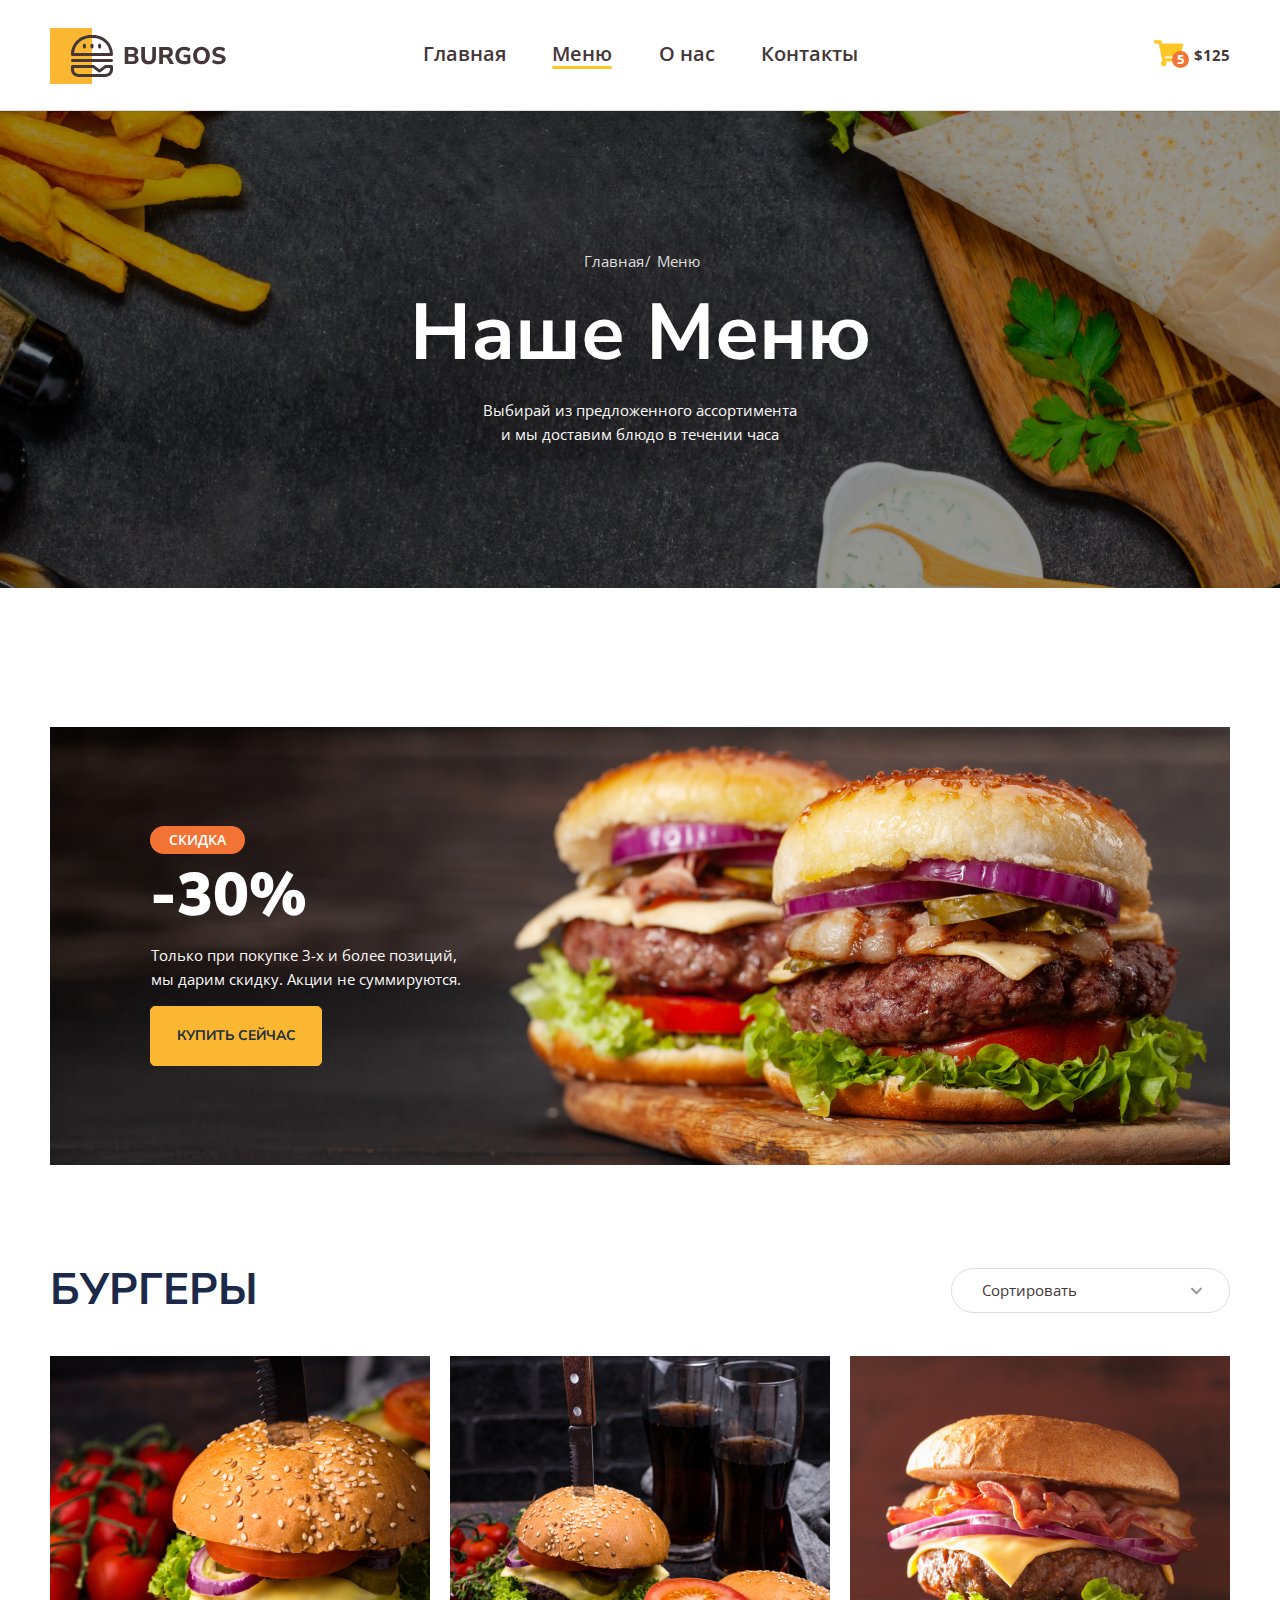
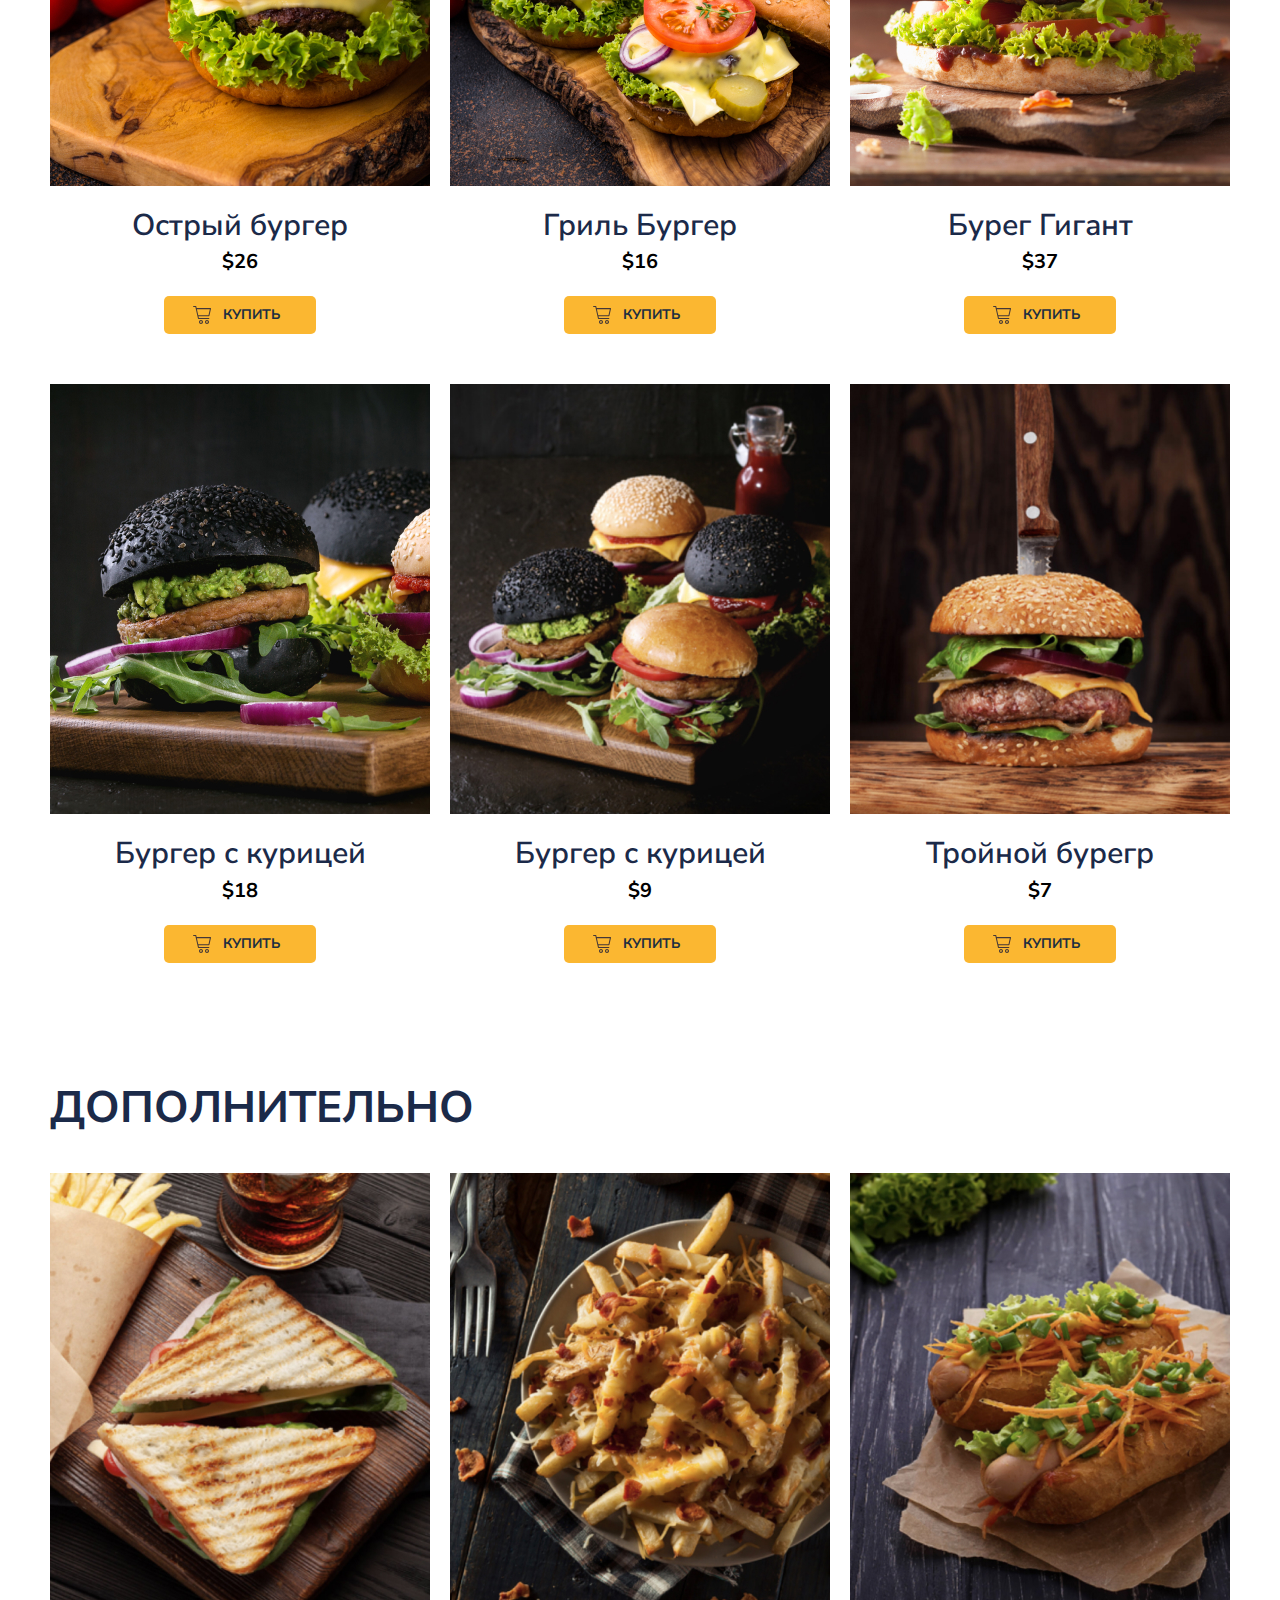
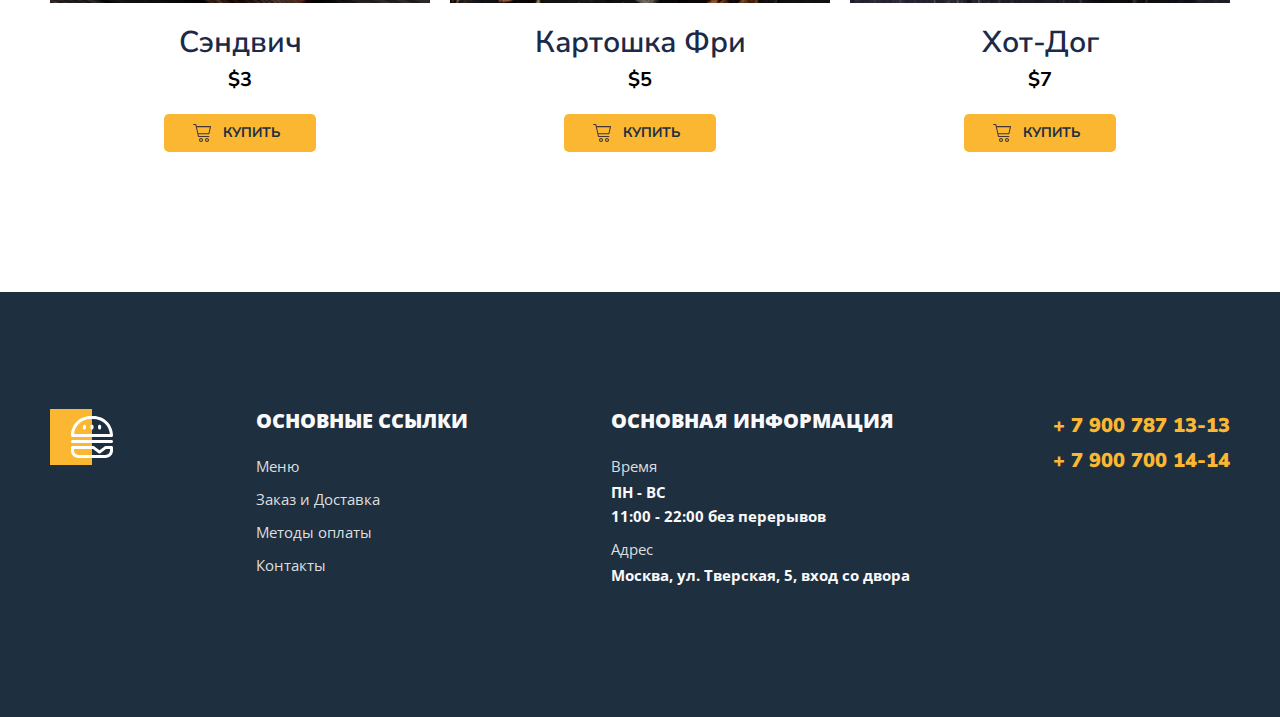
==== commit c35b51a0: "Lesson t18. Adaptation of the block and footer for the tablet according to Anna’s model" ====
--- a/menu.html
+++ b/menu.html
@@ -136,6 +136,10 @@
                         </button>
                    </div>
                 </div>
+            </div>
+        </section>
+        <section class="menu menu-other">
+            <div class="container">
                 <div class="menu-header">
                     <h2 class="menu-title">Дополнительно</h2>
                 </div>
@@ -163,15 +167,15 @@
                         </button>
                     </div>
                     <div class="menu-grid-item">
-                            <div class="menu-grid-cover">
-                                <img src="images/menu/09.jpg" alt="Хот-Дог">
-                            </div>
-                            <p class="menu-grid-title">Хот-Дог</p>
-                            <p class="menu-grid-price">$7</p>
-                            <button type="button" class="menu-grid-btn">
-                                <span class="menu-grid-icon"></span>
-                                <span class="menu-grid-text">купить</span>
-                            </button>
+                        <div class="menu-grid-cover">
+                            <img src="images/menu/09.jpg" alt="Хот-Дог">
+                        </div>
+                        <p class="menu-grid-title">Хот-Дог</p>
+                        <p class="menu-grid-price">$7</p>
+                        <button type="button" class="menu-grid-btn">
+                            <span class="menu-grid-icon"></span>
+                            <span class="menu-grid-text">купить</span>
+                        </button>
                     </div>
                 </div>
             </div>
@@ -195,6 +199,12 @@
                         <li class="footer-item">
                             <a class="footer-link" href="#">Контакты</a></li>
                     </ul>
+                    <ul class="footer-list footer-list-tel">
+                        <li class="footer-tel-item">
+                            <a class="footer-tel-link" href="tel:+79007871313">+ 7 900 787 13-13</a></li>
+                        <li class="footer-tel-item">
+                            <a class="footer-tel-link" href="tel:+79007001414">+ 7 900 700 14-14</a></li>
+                    </ul>
                 </div>
                 <div class="footer-item">
                     <h2 class="footer-title">основная информация</h2>
--- a/styles/main.css
+++ b/styles/main.css
@@ -109,7 +109,7 @@
 .bg {
     text-align: center;
     color: #FFF;
-    padding: 142px;
+    padding: 142px 0;
     margin-bottom: 139px;
     background-image: url(../images/bg.jpg);
     background-size: cover;
@@ -592,6 +592,11 @@
 
 /* Responsive  */
 
+@media (min-width: 1001px) {
+    .footer-list + .footer-list-tel {
+        display: none;
+    }
+}
 @media (max-width: 1000px) {
     .container {
         max-width: 738px;
@@ -612,6 +617,35 @@
     }
     .banner-box {
        background-position: -80px center;
-        padding: 99px 40px;
-    }
-}
+       padding: 99px 40px;
+    }
+    .menu-grid {
+        grid-template-columns: repeat(2, 1fr);
+        gap: 50px 15px;
+    }
+    .menu-other {
+        overflow: hidden;
+        height: 558px;
+    }
+    .menu-other .menu-grid {
+        display: flex;
+        width: auto;
+        overflow-x: scroll;
+        overflow-y: hidden;
+        padding-bottom: 50px;
+    }
+    .menu-other .menu-grid-item {
+        flex: 0 0 281px;
+    }
+    .menu-other .menu-grid-cover, 
+    .menu-other .menu-grid-cover img {
+        height: 320px;
+    }
+
+    .footer-list + .footer-list-tel {
+        display: block;
+    }
+    .footer-tel {
+        display: none;
+    }
+}
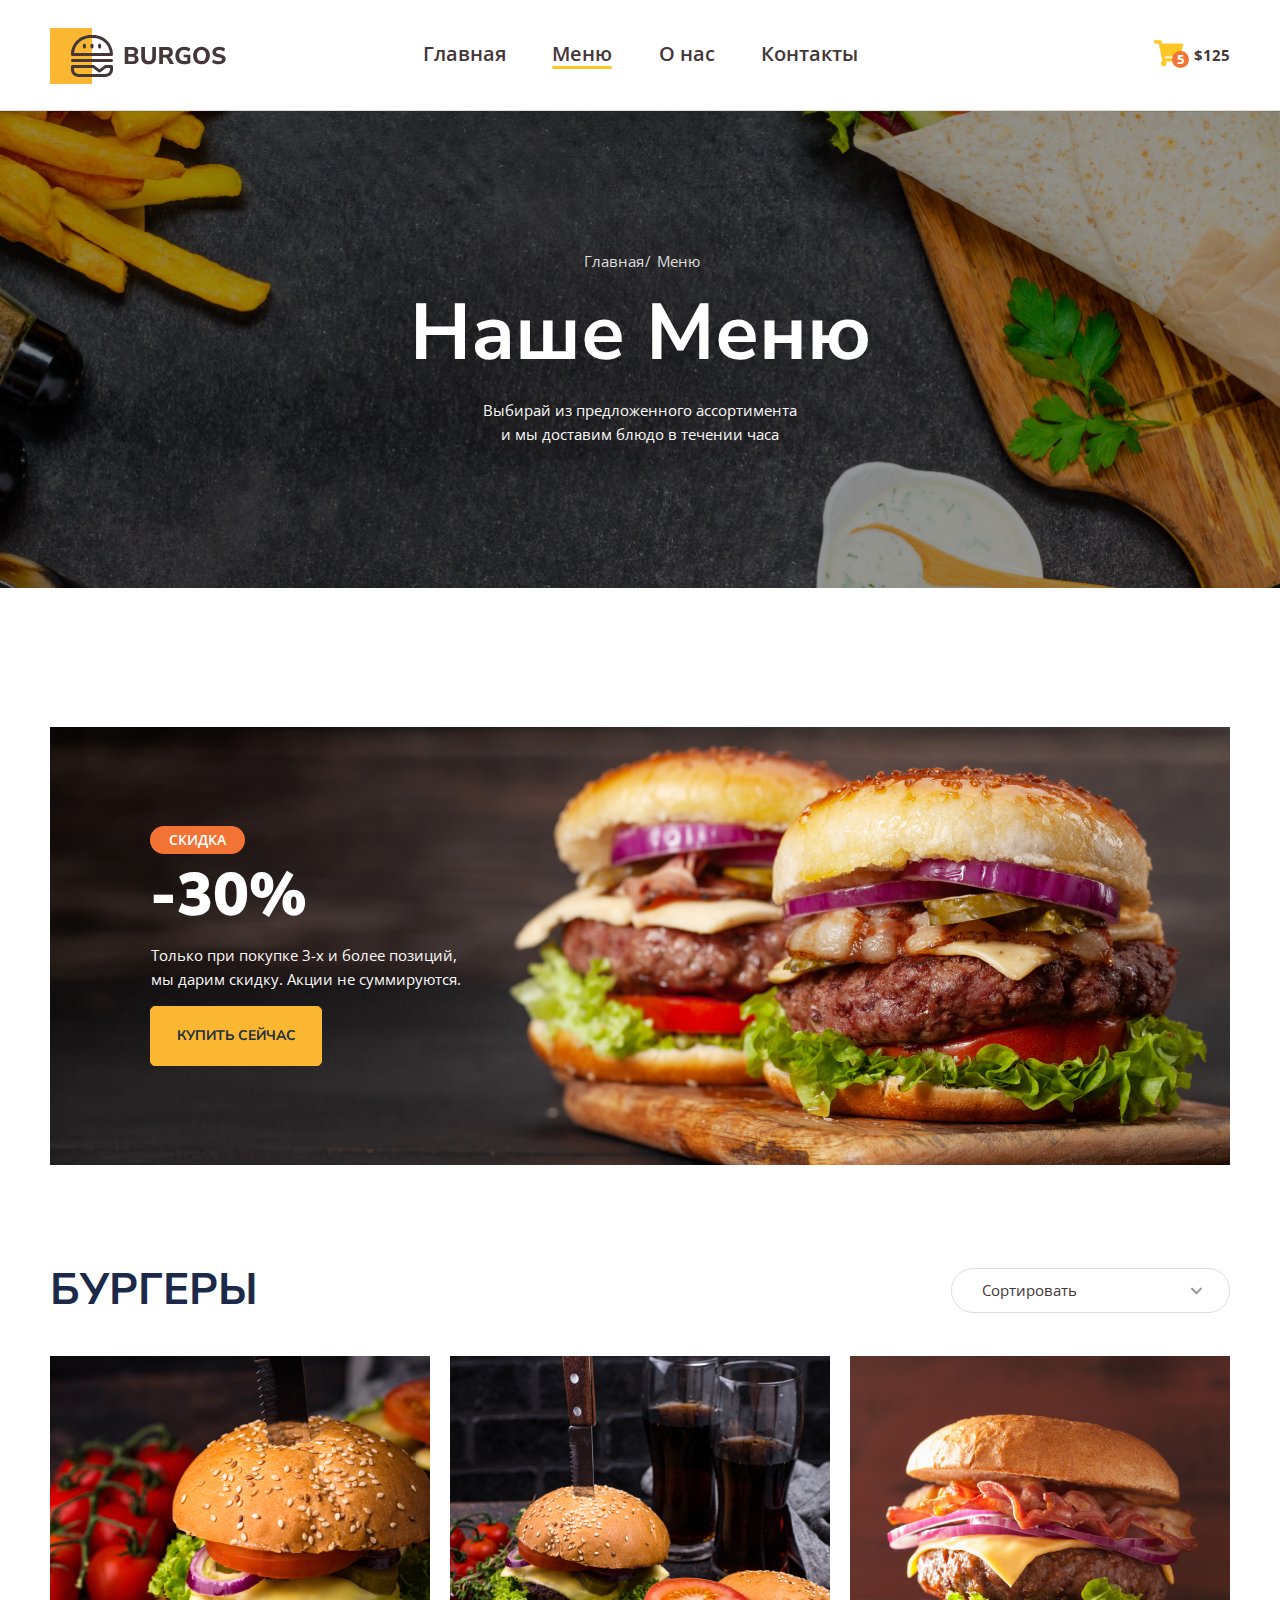
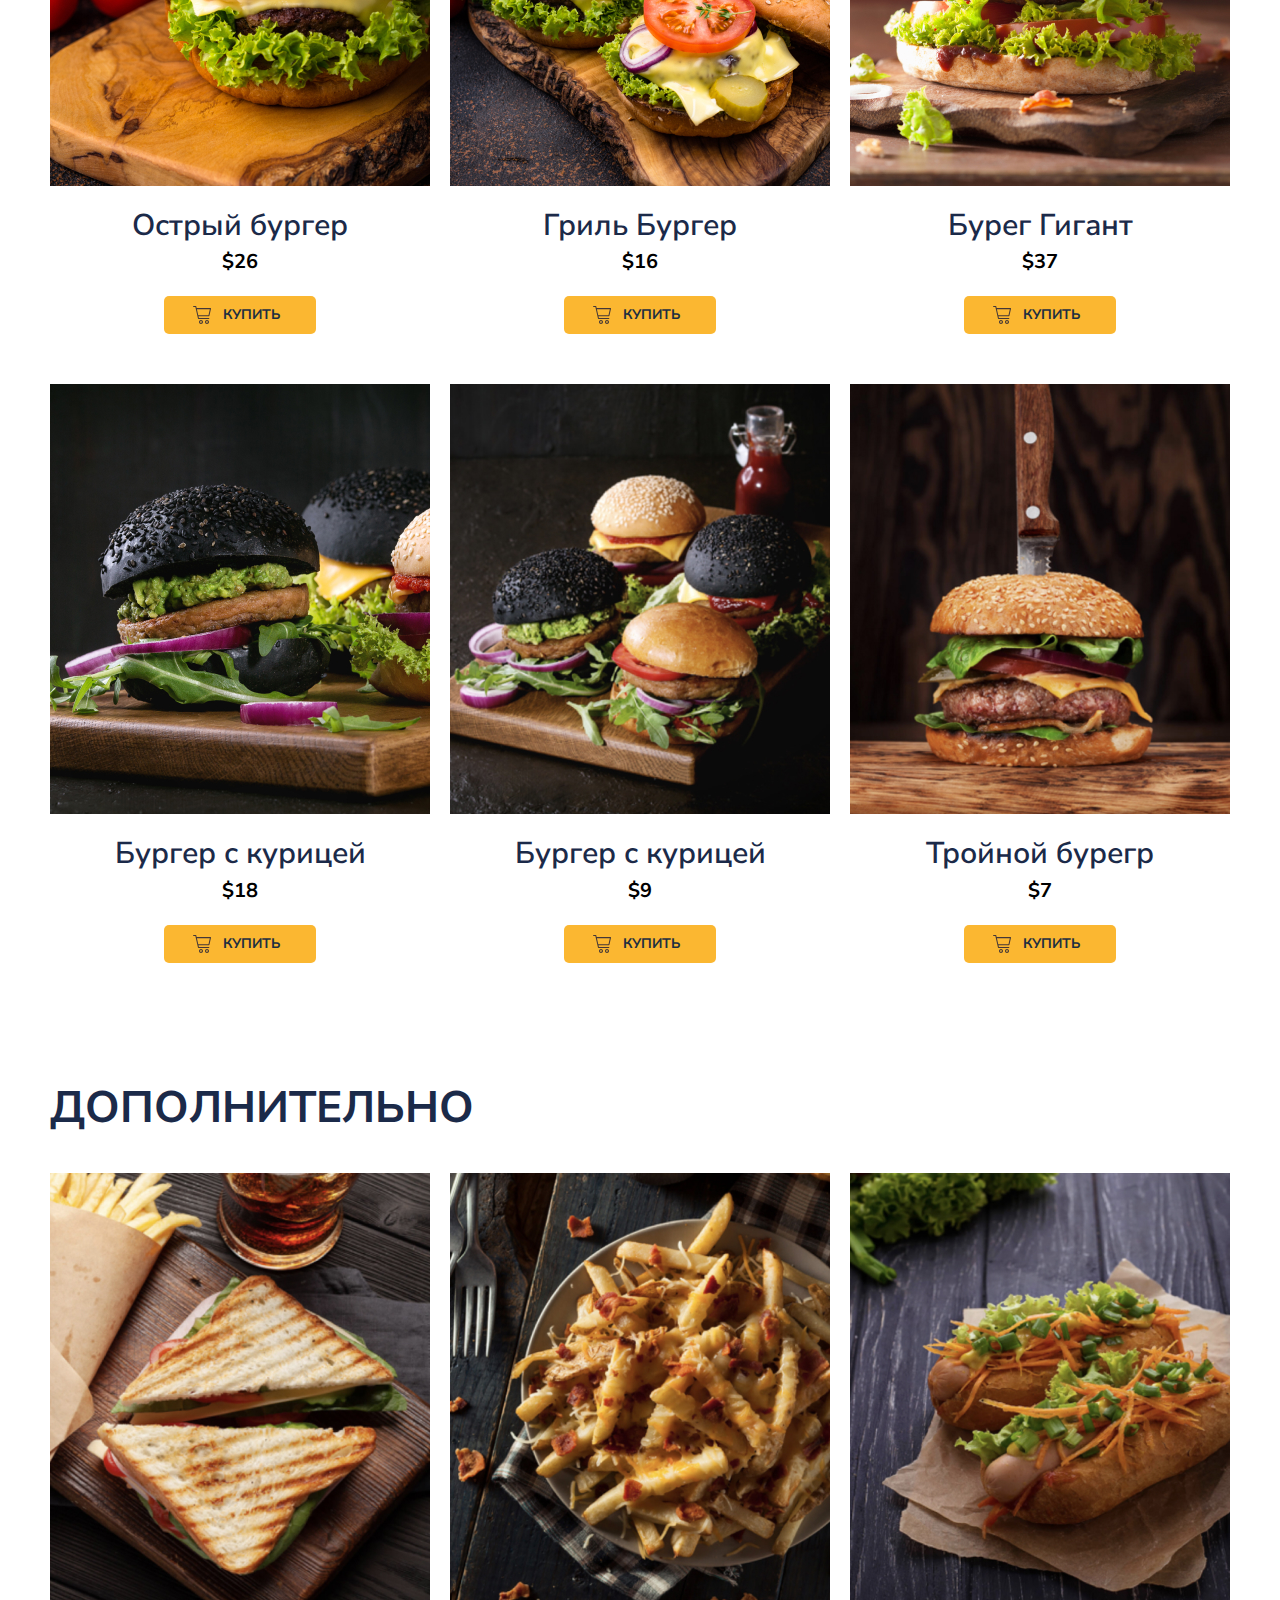
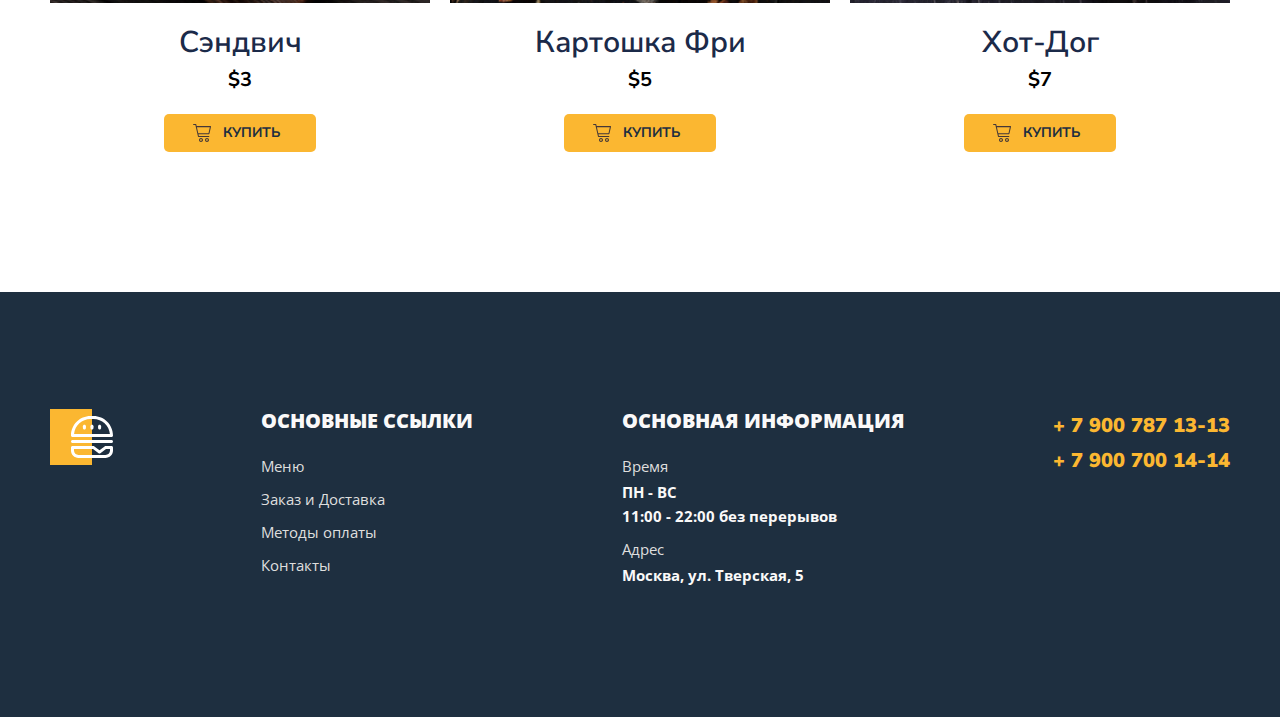
==== commit 22180262: "Lesson 19. Adapting screens completely for mobile devices" ====
--- a/menu.html
+++ b/menu.html
@@ -14,6 +14,9 @@
     <header id="headerTop">
         <div class="container">
             <div class="header">
+                <div class="header-burger">
+                    <button class="burger" onclick="openModal()"></button>
+                </div>
                 <div class="header-item">
                     <a href="index.html" class="header-logo"></a>
                     <nav>
@@ -58,7 +61,7 @@
                 </div>
             </div>
         </div>
-        <section class="menu" id="menuBurger">
+        <section class="menu menu-burger" id="menuBurger">
             <div class="container">
                 <div class="menu-header">
                     <h2 class="menu-title">Бургеры</h2>
@@ -216,7 +219,7 @@
                         </li>
                         <li class="footer-item">
                             <span>Адрес</span>
-                            Москва, ул. Тверская, 5, вход со двора
+                            Москва, ул. Тверская, 5
                         </li>
                     </ul>
                 </div>
@@ -232,8 +235,17 @@
         </div>
     </footer>
     <a href="#headerTop" class="button-up hidden" id="btnUp">Наверх</a>
+    <div class="modal" id="modal">
+        <ul class="header-nav">
+            <li><a href="index.html">Главная</a></li>
+            <li><a href="#" class="active">Меню</a></li>
+            <li><a href="#">О нас</a></li>
+            <li><a href="#">Контакты</a></li>
+        </ul>
+        <button class="burger-close" onclick="closeModal()"></button>
+    </div>
     <script>
-        // Smooth Scroll
+// Smooth Scroll
       
        const links = document.querySelectorAll(".banner-link");
 
@@ -276,6 +288,15 @@
                document.getElementById('btnUp').className = 'button-up hidden';
            }
        }
+// Menu
+
+       function openModal() {
+           document.getElementById("modal").style.top = "0px";
+       }
+
+       function closeModal() {
+           document.getElementById("modal").style.top = "-400px";
+       }
 
 
     </script>
--- a/styles/main.css
+++ b/styles/main.css
@@ -157,7 +157,7 @@
     margin-bottom: 19px;
 }
 .description {
-    width: 320px;
+    max-width: 320px;
     font-family: 'Open Sans', sans-serif;
     font-size: 15px;
     font-weight: 400;
@@ -201,7 +201,7 @@
     line-height: 18px;
 }
 .banner-text {
-    width: 325px;
+    max-width: 325px;
     margin-top: 7px;
     margin-left: 1px;
     font-family: 'Open Sans', sans-serif;
@@ -590,10 +590,64 @@
     margin-top: 0;
 }
 
+/* Mogal  */
+
+.burger {
+    width: 34px;
+    height: 22px;
+    background-image: url(../images/burger.svg);
+    background-repeat: no-repeat;
+    background-size: contain;
+    background-color: transparent;
+    border: none;
+    cursor: pointer;
+}
+.modal {
+    max-width: 500px;
+    background-color: #FFF8DC;
+    text-align: center;
+    position: absolute;
+    top: -400px;
+    right: 0;
+    left: 0;
+    margin: 20px auto 0;
+    padding: 40px 30px;
+    box-sizing: border-box;
+    transition: .5s;
+    -webkit-transition: .5s;
+    -moz-transition: .5s;
+    -ms-transition: .5s;
+    -o-transition: .5s;
+}
+.modal .header-nav {
+    flex-direction: column;
+    align-items: center;
+    gap: 23px;
+    margin: 0;
+}
+.burger-close {
+    width: 22px;
+    height: 22px;
+    background-image: url(../images/close.svg);
+    background-repeat: no-repeat;
+    background-size: contain;
+    background-color: transparent;
+    border: none;
+    position: absolute;
+    top: 20px;
+    right: 20px;
+    cursor: pointer;
+}
+
 /* Responsive  */
 
 @media (min-width: 1001px) {
     .footer-list + .footer-list-tel {
+        display: none;
+    }
+}
+@media (min-width: 766px) {
+    .header-burger {
         display: none;
     }
 }
@@ -649,3 +703,171 @@
         display: none;
     }
 }
+@media (max-width: 765px) {
+    .container {
+        padding-right: calc((100vw - 320px)/(765 - 320)*(15 - 12) + 12px);
+        padding-left: calc((100vw - 320px)/(765 - 320)*(15 - 12) + 12px);
+    }
+    .menu-other .container {
+        padding-right: 0;
+    }  
+    nav {
+        display: none;
+    }
+    .header {
+        gap: 21px;
+    }  
+    .menu-grid {
+      /*  gap: calc((100vw - 320px)/(765 - 320)*(50 - 34) + 34px) calc((100vw - 320px)/(765 - 320)*(15 - 12) + 12px);  */
+        display: flex;
+        gap: 12px;
+        flex-wrap: wrap;
+        justify-content: space-between;
+    }
+    .menu-grid-item {
+        flex: 0 0 47.3%;
+    }
+    .menu-grid-cover {
+        height: 56.2vw;
+      /*  height: calc((100vw - 320px)/(765 - 320)*(430 - 180) + 180px); */ 
+    }
+    .menu-grid-cover img {
+        height: 56.2vw;
+      /*  height: calc((100vw - 320px)/(765 - 320)*(430 - 180) + 180px); */ 
+    }
+    .menu-grid-btn {
+        width: 100%;
+    }
+    .menu-other .menu-grid {
+    justify-content: start;
+    flex-wrap: nowrap;
+    gap: 6px;
+    }
+    .menu-other .menu-grid-item {
+        flex: 0 0 43.75vw;
+    }
+    .menu-other .menu-grid-cover, .menu-other .menu-grid-cover img {
+        height: 56.2vw;
+    }
+    .footer-box {
+        justify-content: start;
+        flex-wrap: wrap;
+        gap: 50px;
+    }
+    .footer-list + .footer-list-tel {
+        display: none;
+    }
+    .footer-tel {
+        display: block;
+        order: 1;
+    }
+    .footer-item:nth-child(2) {
+        order: 2;
+    }  
+    .footer-item:nth-child(3) {
+        order: 3;
+    }  
+}
+@media (max-width: 567px) {
+    .header {
+        padding-top: 17px;
+        padding-bottom: 21px;
+        gap: 25px;
+    }
+    .button {
+        gap: 10px;
+        margin-right: 3px;
+    }
+    .title {
+        margin-top: 25px;
+        margin-bottom: 13px;
+        font-size: 38px;
+    }
+    .breadcrambs a {
+        font-size: 14px;
+    }
+    .description {
+        font-size: 12px;
+    }
+    .bg {
+        padding: 56px 17px;
+        margin-bottom: 37px;
+    }
+    .banner-box {
+        background-position: 17% center;
+        padding: 35px 24px 54px;
+    }
+    .menu {
+        margin-top: 30px;
+        margin-bottom: 50px;
+        padding-top: 20px;
+    }
+    .menu-other {
+        height: calc((100vw - 320px)/(567 - 320)*(580 - 385) + 385px);
+        margin-top: -70px;
+        margin-bottom: -117px;
+    }  
+    .menu-title {
+        font-size: 27px;
+    }
+    .menu-select {
+        flex-basis: 136px;
+        border-radius: 22px;
+        padding: 8px 15px;
+        font-size: 12px;
+    }
+    .menu-header {
+        padding-bottom: 32px;
+    }
+    .menu-grid-item {
+        padding-bottom: 10px;
+    }
+    .menu-grid-cover {
+        margin-bottom: 16px;
+    }
+    .menu-grid-title {
+        font-size: 13px;
+        margin-top: -4px;
+    }
+    .menu-grid-price {
+        font-size: 16px;
+       line-height: 175%;
+       margin-bottom: 9px;
+    }
+    .menu-grid-btn {
+        width: 129px;
+        height: 38px;
+        margin: 0 auto;
+        padding-left: 22px;
+        gap: 4px;
+    }
+    .footer {
+        padding-top: 60px;
+        padding-bottom: 50px;
+    }
+    .footer-box {
+        gap: 25px 50px;
+    }
+    .footer-list {
+        margin-bottom: 0;
+    }
+    .footer-item {
+        margin-bottom: 9px;
+    }  
+}
+@media (max-width: 360px) {
+    .header-logo {
+        width: 116px;
+        height: 37px;
+        background-size: contain;
+    }  /*
+    .menu-other {
+        height: 420px;
+    }  */
+} 
+@media (max-width: 320px) {
+    .banner-box {
+        background-position: 21% -14px;
+        padding: 35px 30px 45px 18px;
+    }
+}  
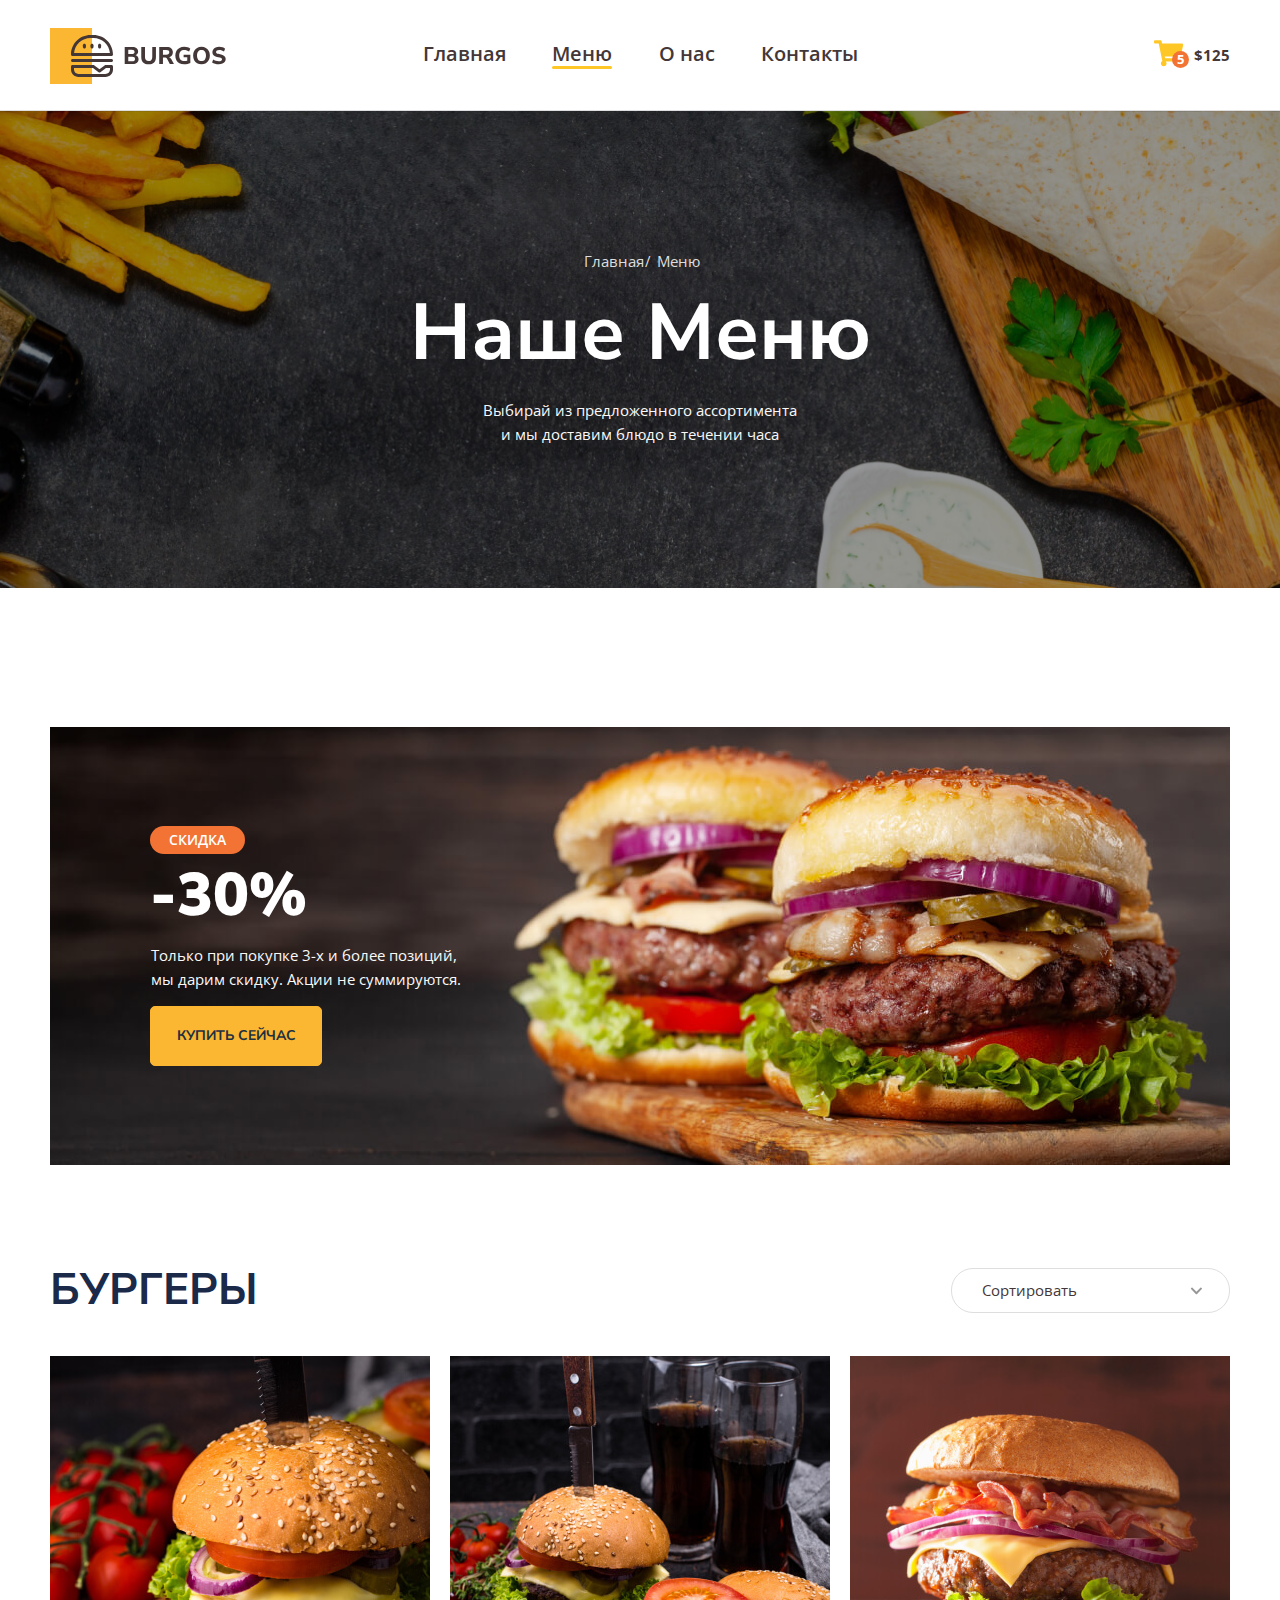
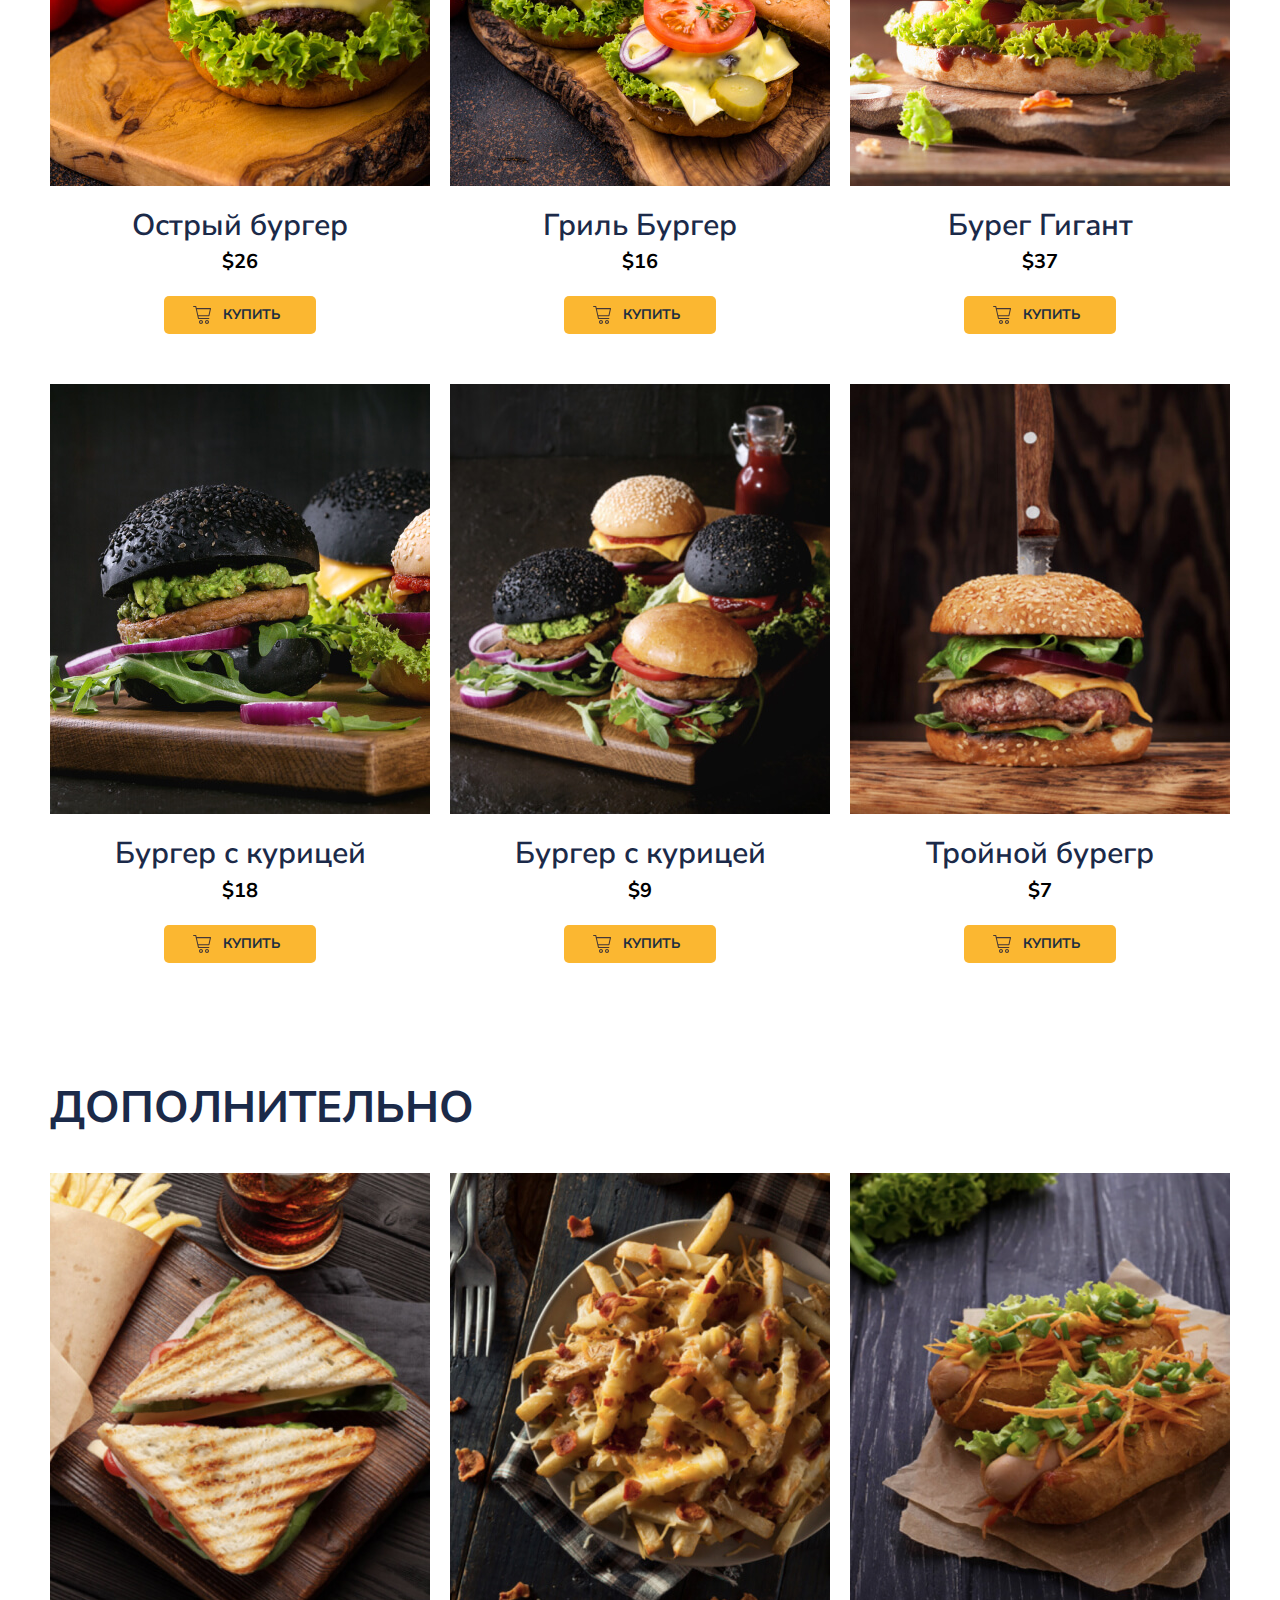
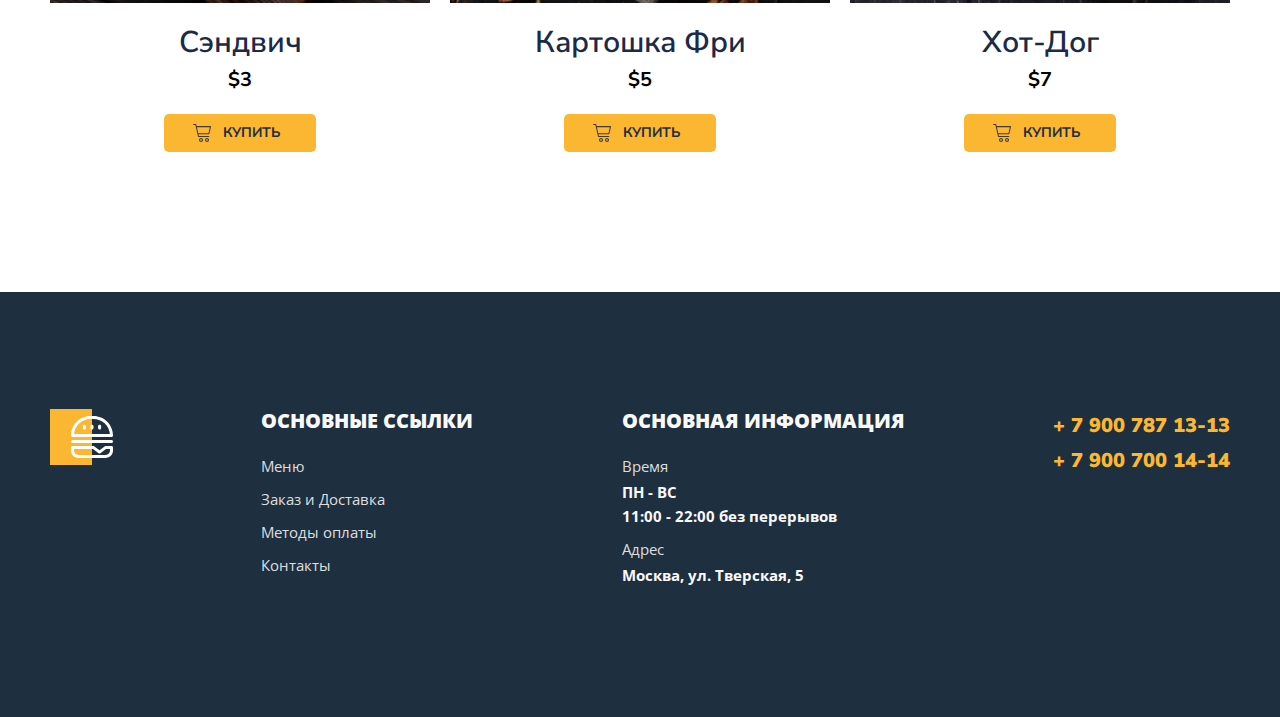
==== commit 52aed0d7: "Lesson 20. Changing files" ====
--- a/menu.html
+++ b/menu.html
@@ -9,6 +9,15 @@
     <link href="https://fonts.googleapis.com/css2?family=Lato:wght@700&family=Nunito+Sans:opsz,wght@6..12,600;6..12,700;6..12,800;6..12,900&family=Open+Sans:wght@400;600;700&display=swap" rel="stylesheet">
     <link rel="stylesheet" href="styles/normalize.css">
     <link rel="stylesheet" href="styles/main.css">
+    <link rel="apple-touch-icon" sizes="180x180" href="images/favicon/apple-touch-icon.png">
+    <link rel="icon" type="image/png" sizes="512x512" href="images/favicon/android-chrome-512x512.png">
+    <link rel="icon" type="image/png" sizes="192x192" href="images/favicon/android-chrome-192x192.png">
+    <link rel="icon" sizes="16x16" href="images/favicon/favicon.ico">
+    <link rel="icon" type="image/png" sizes="32x32" href="images/favicon/favicon-32x32.png">
+    <link rel="icon" type="image/png" sizes="16x16" href="images/favicon/favicon-16x16.png">
+    <link rel="mask-icon" href="images/favicon/safari-pinned-tab.svg" color="#5bbad5">
+    <meta name="msapplication-TileColor" content="#da532c">
+    <meta name="theme-color" content="#ffffff">
 </head>
 <body>
     <header id="headerTop">
--- a/styles/main.css
+++ b/styles/main.css
@@ -268,7 +268,9 @@
     font-size: 15px;
     font-weight: 400;
     color: #443737;
-    appearance: none;
+    -webkit-appearance: none;
+       -moz-appearance: none;
+            appearance: none;
     background-image: url(../images/arrow.svg);
     background-repeat: no-repeat;
     background-size: 12.788px 7.749px;
@@ -300,7 +302,8 @@
     -moz-transform: translate(-50%, -50%);
     -ms-transform: translate(-50%, -50%);
     -o-transform: translate(-50%, -50%);
-    object-fit: cover;
+    -o-object-fit: cover;
+       object-fit: cover;
 }
 .menu-grid-title {
     font-size: 30px;
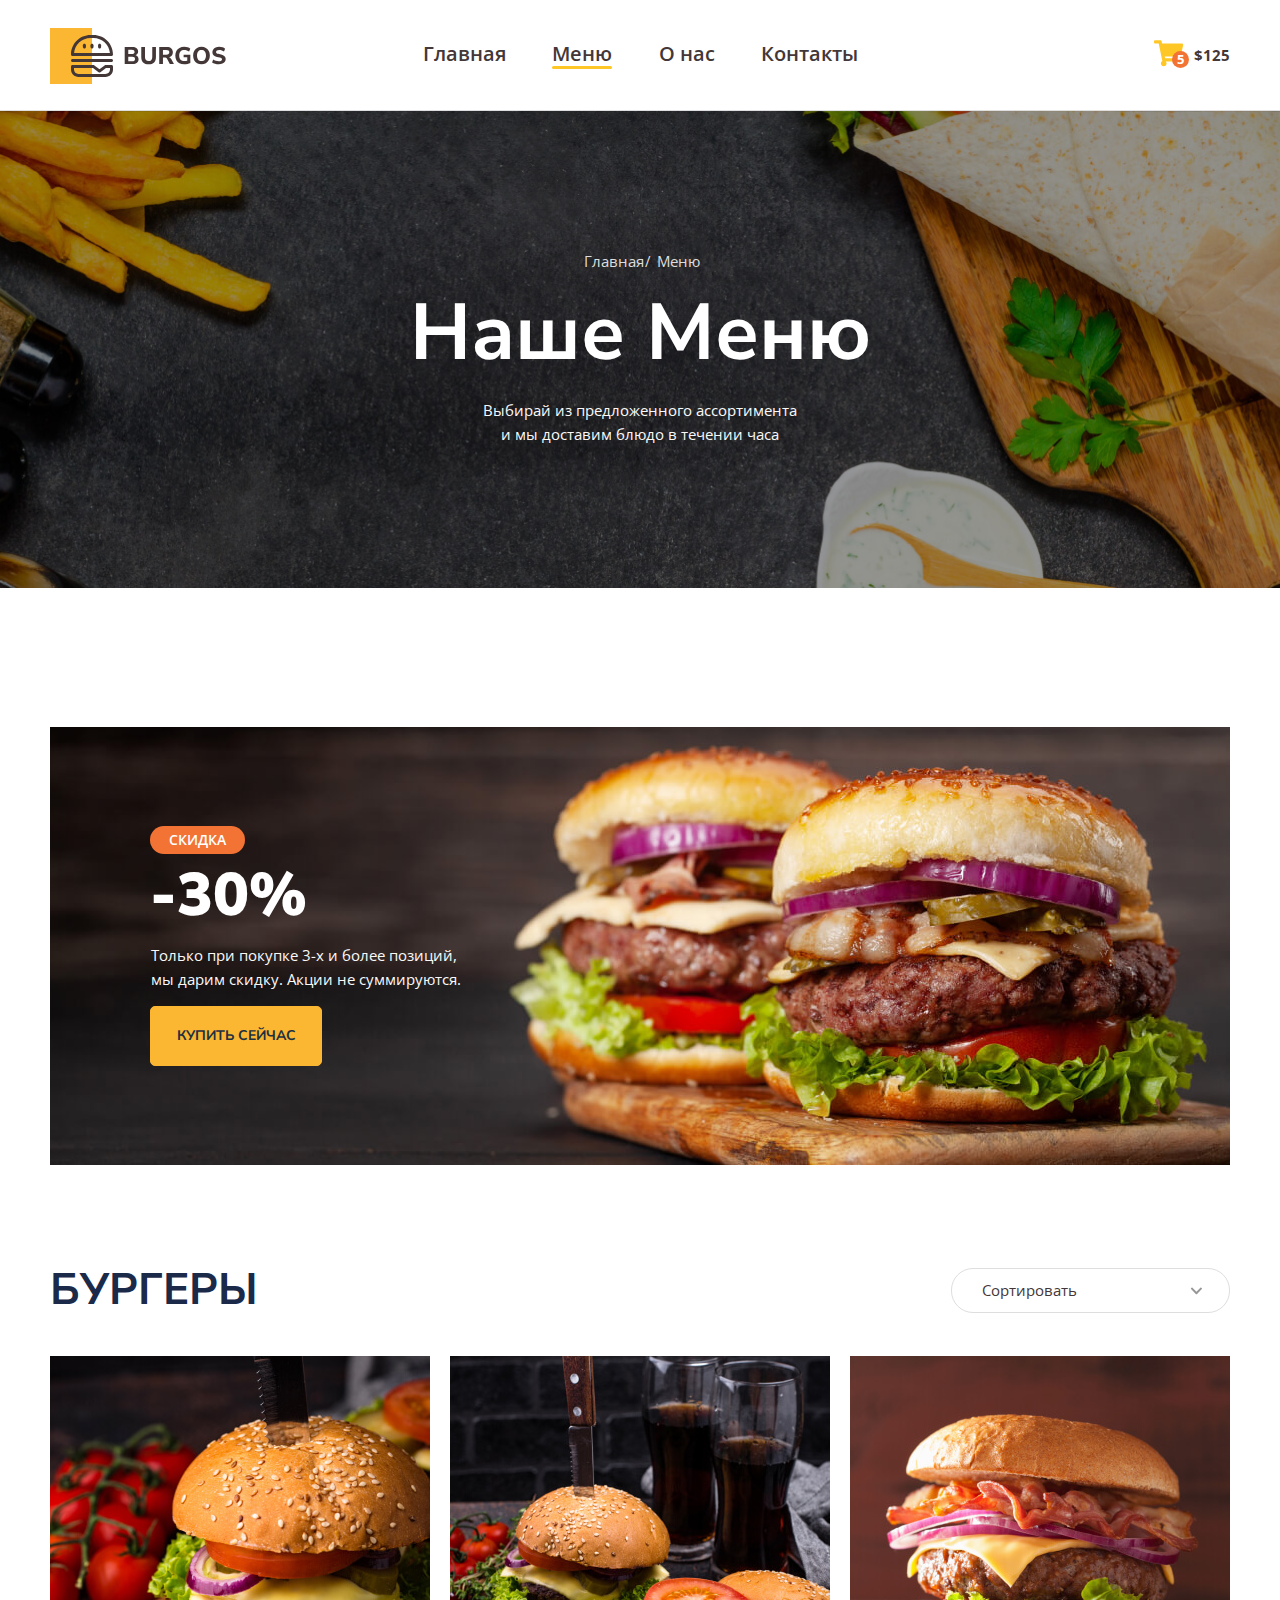
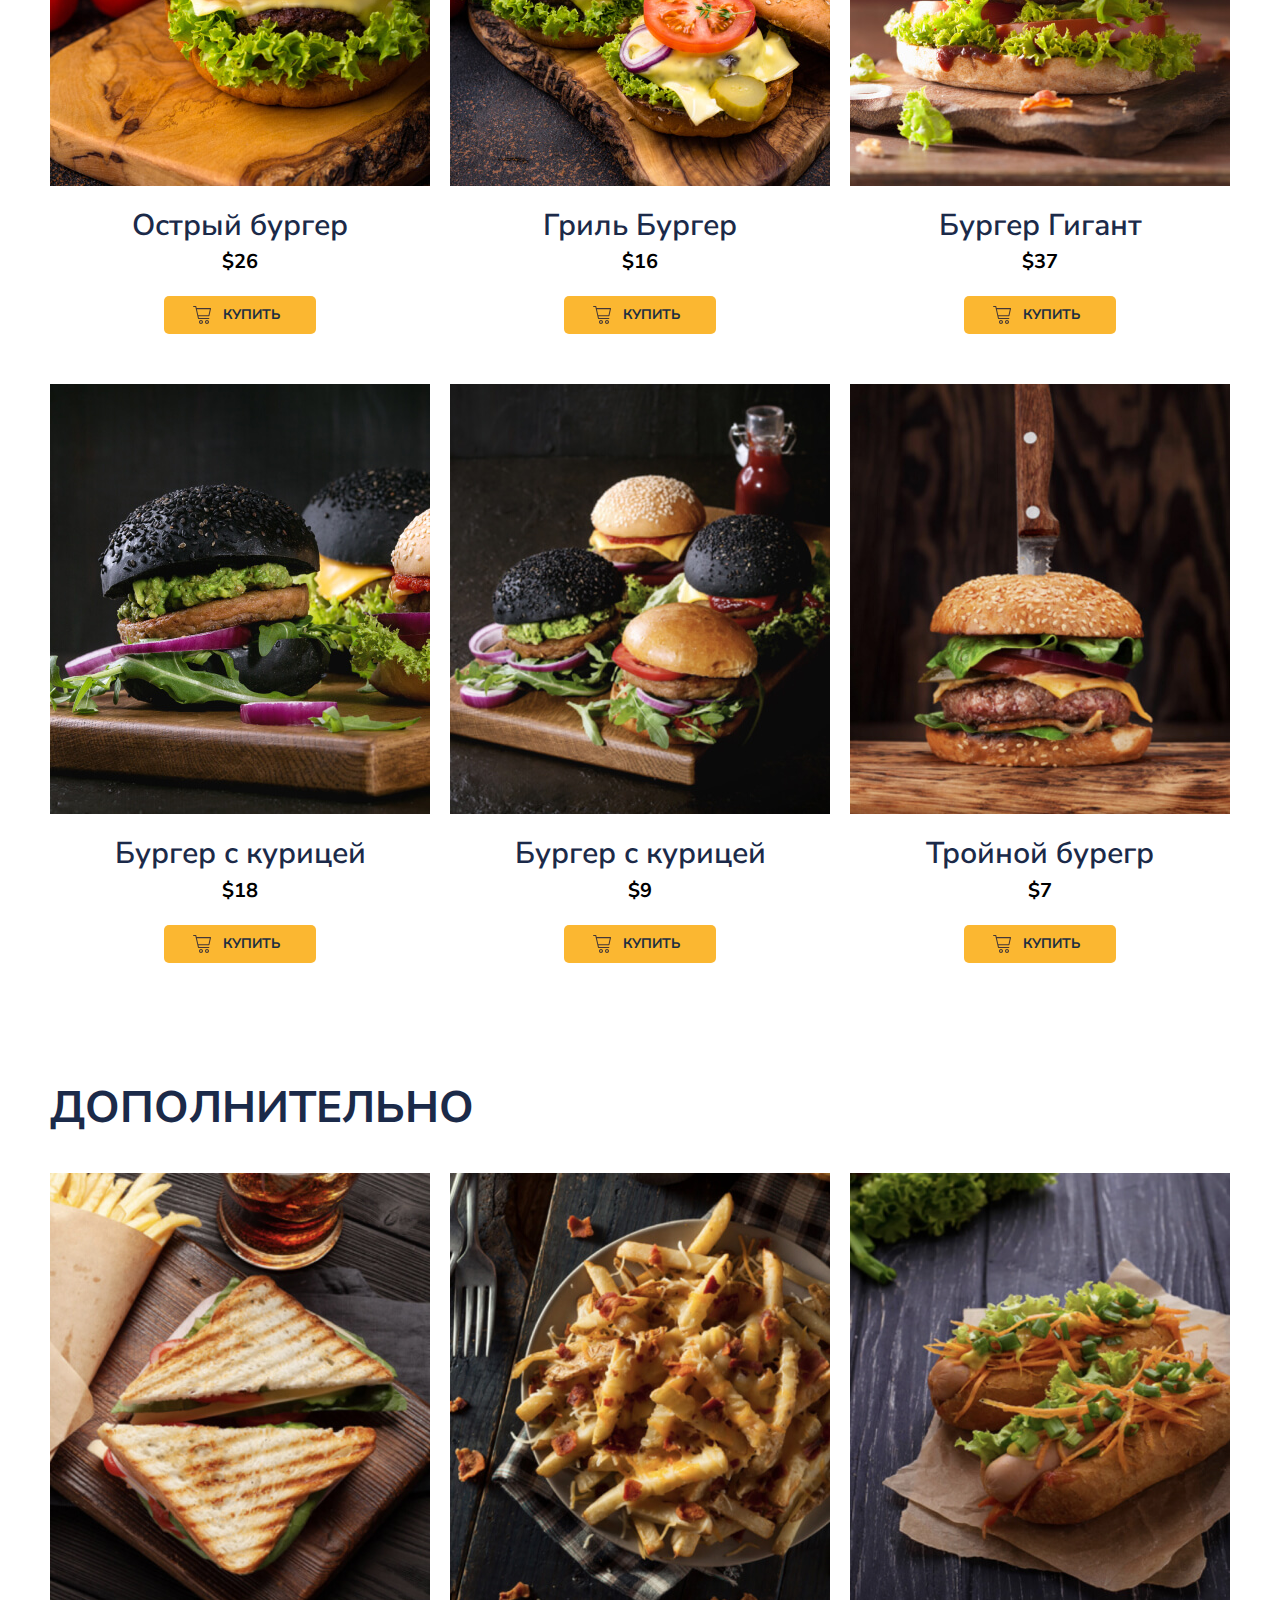
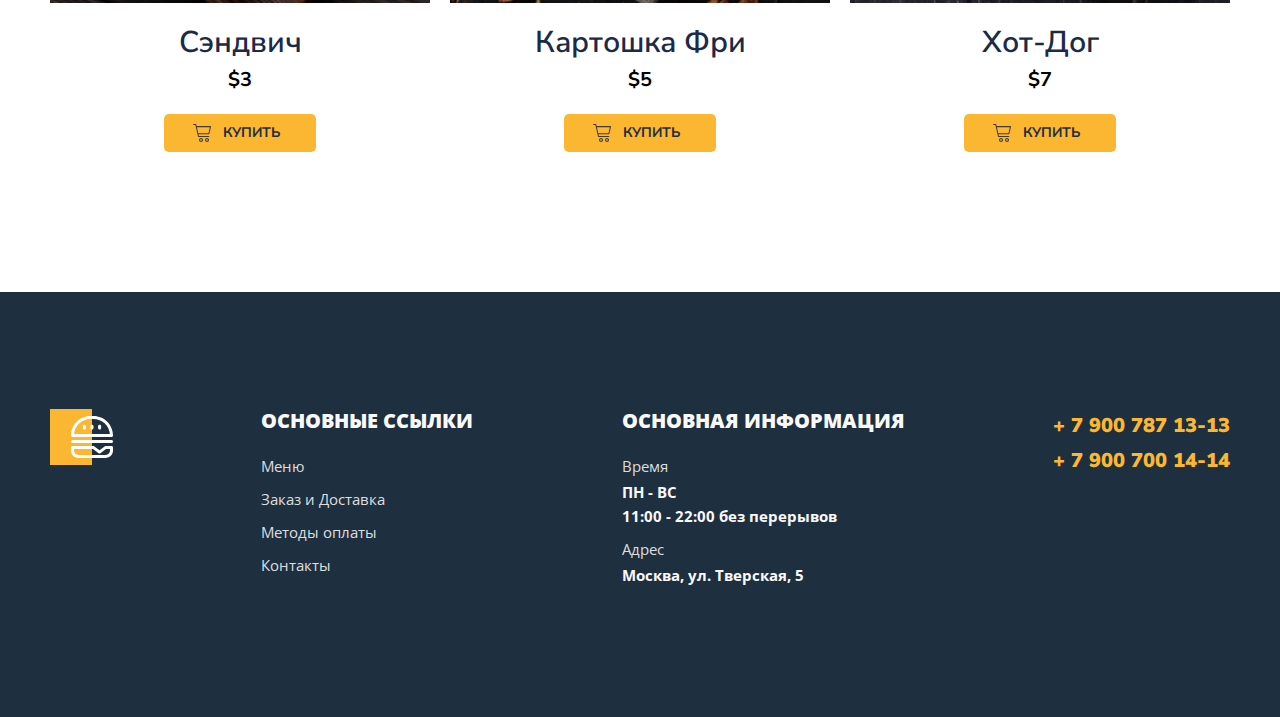
==== commit 80abc683: "Lesson 19. Correcting comments" ====
--- a/menu.html
+++ b/menu.html
@@ -107,7 +107,7 @@
                         <div class="menu-grid-cover">
                             <img src="images/menu/03.jpg" alt="Бурег Гигант">
                         </div>
-                        <p class="menu-grid-title">Бурег Гигант</p>
+                        <p class="menu-grid-title">Бургер Гигант</p>
                         <p class="menu-grid-price">$37</p>
                         <button type="button" class="menu-grid-btn">
                             <span class="menu-grid-icon"></span>
--- a/styles/main.css
+++ b/styles/main.css
@@ -682,7 +682,8 @@
     }
     .menu-other {
         overflow: hidden;
-        height: 558px;
+        height: 568px;
+        margin-bottom: 62px;
     }
     .menu-other .menu-grid {
         display: flex;
@@ -706,29 +707,44 @@
         display: none;
     }
 }
-@media (max-width: 765px) {
+@media (max-width: 768px) {
     .container {
         padding-right: calc((100vw - 320px)/(765 - 320)*(15 - 12) + 12px);
         padding-left: calc((100vw - 320px)/(765 - 320)*(15 - 12) + 12px);
     }
+    .bg {
+        padding-left: 12px;
+    }
+    .menu-burger {
+        margin-top: 67px;
+    }
+    .menu-header {
+        padding-bottom: 35px;
+    }
+    .menu-other {
+        height: 560px;   
+        margin-top: 0;
+    }  /*
     .menu-other .container {
         padding-right: 0;
-    }  
+    } */ 
     nav {
         display: none;
     }
     .header {
         gap: 21px;
+        padding-bottom: 31px;
     }  
     .menu-grid {
-      /*  gap: calc((100vw - 320px)/(765 - 320)*(50 - 34) + 34px) calc((100vw - 320px)/(765 - 320)*(15 - 12) + 12px);  */
+        gap: calc((100vw - 320px)/(765 - 320)*(50 - 12) + 12px) calc((100vw - 320px)/(768 - 320)*(12 - 8) + 8px);  
         display: flex;
-        gap: 12px;
+    /*    gap: 48px 12px;  */
         flex-wrap: wrap;
         justify-content: space-between;
+        margin-bottom: 71px;
     }
     .menu-grid-item {
-        flex: 0 0 47.3%;
+        flex: 0 0 48.5%;
     }
     .menu-grid-cover {
         height: 56.2vw;
@@ -738,21 +754,35 @@
         height: 56.2vw;
       /*  height: calc((100vw - 320px)/(765 - 320)*(430 - 180) + 180px); */ 
     }
-    .menu-grid-btn {
-        width: 100%;
-    }
     .menu-other .menu-grid {
     justify-content: start;
     flex-wrap: nowrap;
-    gap: 6px;
+    gap: 12px;
     }
     .menu-other .menu-grid-item {
-        flex: 0 0 43.75vw;
+        flex: 0 0 36vw;
     }
     .menu-other .menu-grid-cover, .menu-other .menu-grid-cover img {
-        height: 56.2vw;
-    }
-    .footer-box {
+        height: 42vw;
+    }
+    .footer {
+        margin-top: 127px;
+        padding-top: 65px;
+    }
+    .footer-item {
+        margin-bottom: 11px;
+    }
+    .footer-item:nth-child(2) {
+        margin-right: 20px;
+    }  
+    .footer-title {
+        font-family: 'Nunito Sans', sans-serif;
+    }
+    .footer-tel-link {
+        font-family: 'Nunito Sans', sans-serif;
+    }  
+      
+ /*   .footer-box {
         justify-content: start;
         flex-wrap: wrap;
         gap: 50px;
@@ -769,7 +799,43 @@
     }  
     .footer-item:nth-child(3) {
         order: 3;
+    }  */
+}  /*
+@media (max-width: 700px) {
+    .menu-other {
+        height: 635px;
+    }
+}  */
+@media (max-width: 665px) {
+    .menu-other {
+        height: 520px;
+    }
+      .footer-box {
+        justify-content: start;
+        flex-wrap: wrap;
+        gap: 50px;
+    }
+    .footer-list + .footer-list-tel {
+        display: none;
+    }
+    .footer-tel {
+        display: block;
+        order: 1;
+    }
+    .footer-item:nth-child(2) {
+        order: 2;
     }  
+    .footer-item:nth-child(3) {
+        order: 3;
+    } 
+}
+@media (max-width: 600px) {
+    .menu-other {
+        height: 500px;
+    }
+    .menu-grid-title {
+        font-size: 28px;
+    }
 }
 @media (max-width: 567px) {
     .header {
@@ -800,13 +866,16 @@
         background-position: 17% center;
         padding: 35px 24px 54px;
     }
+    .banner-text {
+        max-width: 240px;
+    }
     .menu {
         margin-top: 30px;
         margin-bottom: 50px;
         padding-top: 20px;
     }
     .menu-other {
-        height: calc((100vw - 320px)/(567 - 320)*(580 - 385) + 385px);
+        height: calc((100vw - 320px)/(567 - 320)*(470 - 385) + 350px);
         margin-top: -70px;
         margin-bottom: -117px;
     }  
@@ -873,4 +942,40 @@
         background-position: 21% -14px;
         padding: 35px 30px 45px 18px;
     }
+     .menu-header {
+        padding-bottom: 34px;
+    }
+    .menu-grid {
+        margin-bottom: 105px;
+    }
+    .menu-other {
+        margin-bottom: -70px;
+    }
+    .menu-other .menu-grid {
+        gap: 6px;
+    }
+    .menu-other .menu-grid-item {
+        flex: 0 0 44vw;
+    }
+    .menu-other .menu-grid-cover, .menu-other .menu-grid-cover img {
+        height: 56vw;
+    }
+    .menu-grid-price {
+        margin-bottom: 7px;
+    }
+    .menu-grid-btn {
+        width: 90%;
+    }
+    .menu-grid-btn {
+        gap: 2px;
+    }
+    .footer-list {
+        margin-bottom: 18px;
+    }
+     .footer-title {
+        font-size: 18px;
+    }
+    .footer-item:nth-child(2) {
+        margin-bottom: 2px;
+    }
 }  
